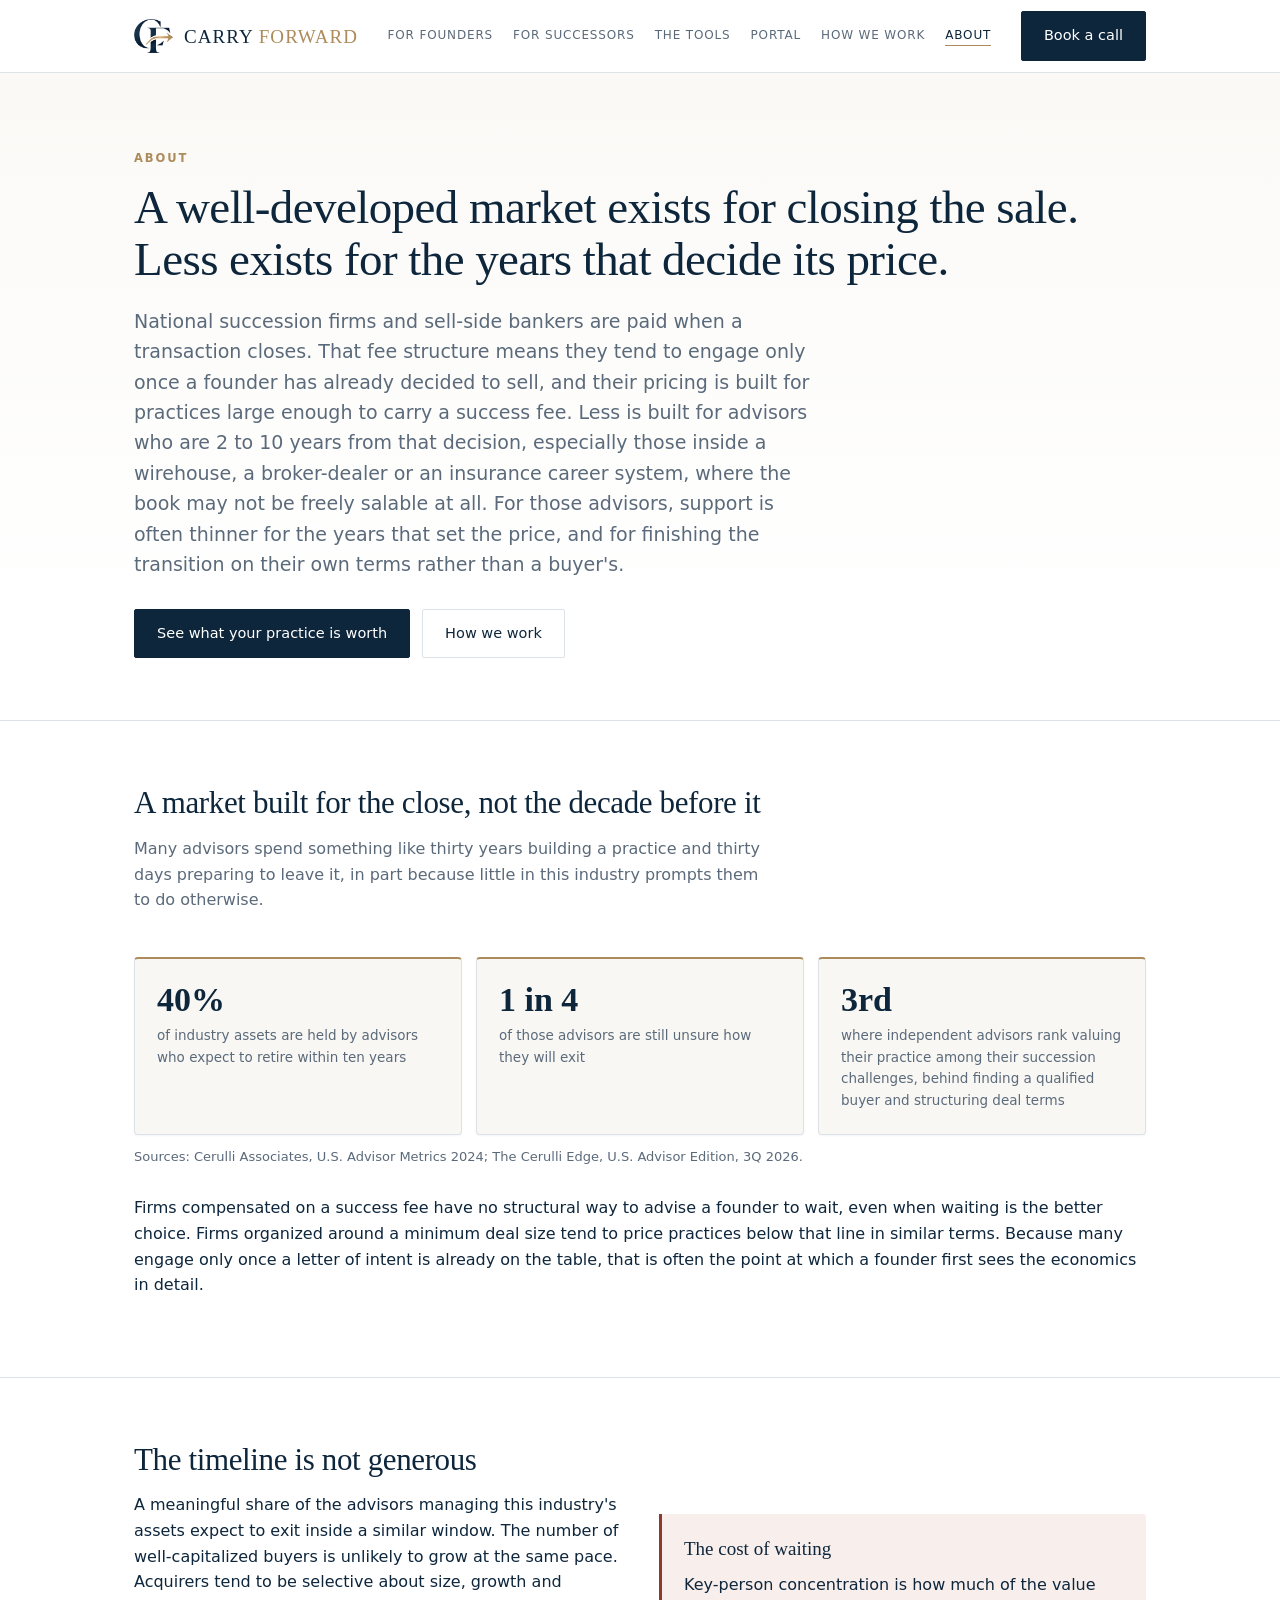
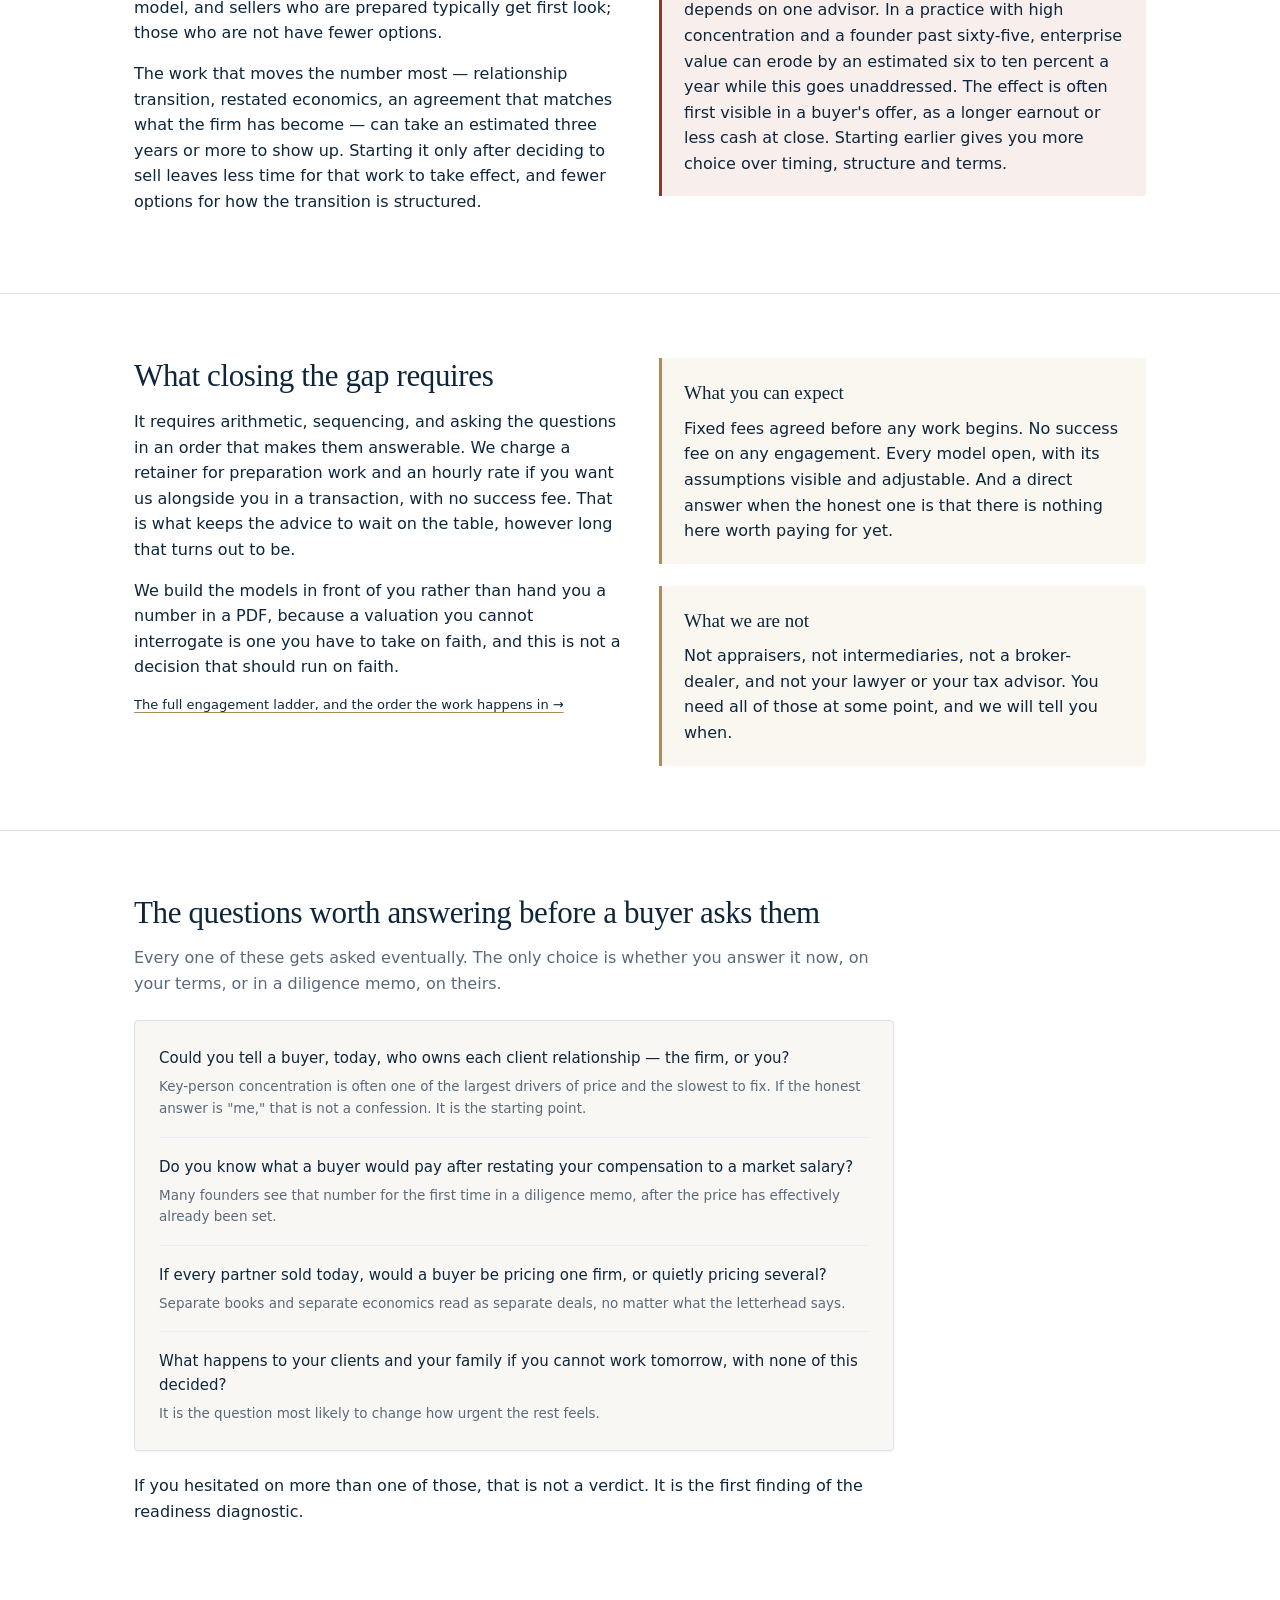
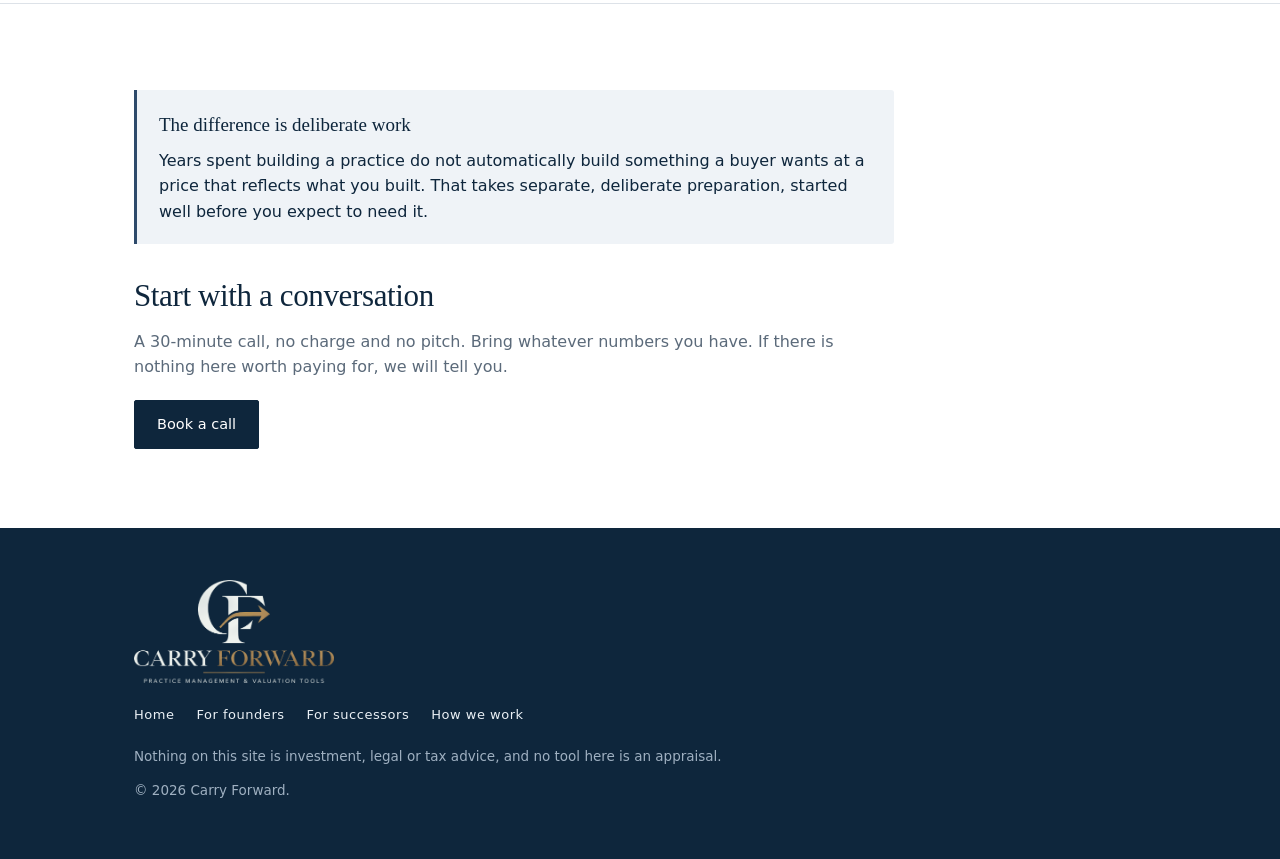
==== about.html @ 2de9a564 "." ====
<!DOCTYPE html>
<html lang="en">
<head>
<meta charset="utf-8" />
<meta name="viewport" content="width=device-width, initial-scale=1" />
<meta name="robots" content="noindex, nofollow" />
<title>About — Carry Forward</title>
<meta name="description" content="Why preparation that starts years before a sale, not at the letter of intent, tends to change the price. The case for starting early." />
<link rel="icon" href="assets/favicon.png" />
<link rel="stylesheet" href="assets/site.css" />
</head>
<body>

<header>
  <div class="w nav">
    <a class="mark" href="index.html"><img src="assets/cf-mark-sm.png" alt="" /><span class="wm">Carry<i>&nbsp;Forward</i></span></a>
    <button class="burger" id="burger" aria-label="Menu" aria-expanded="false"><span></span><span></span><span></span></button>
    <ul class="links" id="links">
      <li><a href="founders.html">For founders</a></li>
      <li><a href="successors.html">For successors</a></li>
      <li><a href="tools.html">The tools</a></li>
      <li><a href="portal.html">Portal</a></li>
      <li><a href="how-we-work.html">How we work</a></li>
      <li><a href="about.html" aria-current="page">About</a></li>
    </ul>
    <div class="navtools"><a class="btn" href="index.html#book">Book a call</a></div>
  </div>
</header>

<div class="hero">
  <div class="w">
    <div class="eyebrow">About</div>
    <h1>A well-developed market exists for closing the sale. Less exists for the years that decide its price.</h1>
    <p class="lede">
      National succession firms and sell-side bankers are paid when a transaction closes. That fee
      structure means they tend to engage only once a founder has already decided to sell, and
      their pricing is built for practices large enough to carry a success fee. Less is built for
      advisors who are 2 to 10 years from that decision, especially those inside a wirehouse, a
      broker-dealer or an insurance career system, where the book may not be freely salable at
      all. For those advisors, support is often thinner for the years that set the price, and for
      finishing the transition on their own terms rather than a buyer's.
    </p>
    <div class="cta">
      <a class="btn" href="index.html#estimate">See what your practice is worth</a>
      <a class="btn ghost" href="how-we-work.html">How we work</a>
    </div>
  </div>
</div>

<section>
  <div class="w">
    <h2>A market built for the close, not the decade before it</h2>
    <p class="muted" style="max-width:62ch">
      Many advisors spend something like thirty years building a practice and thirty days
      preparing to leave it, in part because little in this industry prompts them to do
      otherwise.
    </p>
    <div class="stats">
      <div><b>40%</b><span>of industry assets are held by advisors who expect to retire within ten years</span></div>
      <div><b>1 in 4</b><span>of those advisors are still unsure how they will exit</span></div>
      <div><b>3rd</b><span>where independent advisors rank valuing their practice among their succession challenges, behind finding a qualified buyer and structuring deal terms</span></div>
    </div>
    <p class="muted small" style="margin-top:12px">Sources: Cerulli Associates, U.S. Advisor Metrics 2024; The Cerulli Edge, U.S. Advisor Edition, 3Q 2026.</p>
    <p style="margin-top:28px">
      Firms compensated on a success fee have no structural way to advise a founder to wait, even
      when waiting is the better choice. Firms organized around a minimum deal size tend to price
      practices below that line in similar terms. Because many engage only once a letter of
      intent is already on the table, that is often the point at which a founder first sees the
      economics in detail.
    </p>
  </div>
</section>

<section>
  <div class="w">
    <h2>The timeline is not generous</h2>
    <div class="two">
      <div>
        <p>
          A meaningful share of the advisors managing this industry's assets expect to exit inside
          a similar window. The number of well-capitalized buyers is unlikely to grow at the same
          pace. Acquirers tend to be selective about size, growth and model, and sellers who are
          prepared typically get first look; those who are not have fewer options.
        </p>
        <p>
          The work that moves the number most — relationship transition, restated economics, an
          agreement that matches what the firm has become — can take an estimated three years or
          more to show up. Starting it only after deciding to sell leaves less time for that work
          to take effect, and fewer options for how the transition is structured.
        </p>
      </div>
      <div>
        <div class="pull warn">
          <b>The cost of waiting</b>
          Key-person concentration is how much of the value depends on one advisor. In a practice
          with high concentration and a founder past sixty-five, enterprise value can erode by an
          estimated six to ten percent a year while this goes unaddressed. The effect is often
          first visible in a buyer's offer, as a longer earnout or less cash at close. Starting
          earlier gives you more choice over timing, structure and terms.
        </div>
      </div>
    </div>
  </div>
</section>

<section>
  <div class="w two">
    <div>
      <h2>What closing the gap requires</h2>
      <p>
        It requires arithmetic, sequencing, and asking the questions in an order that makes them
        answerable. We charge a retainer for preparation work and an hourly rate if you want us
        alongside you in a transaction, with no success fee. That is what keeps the advice to wait
        on the table, however long that turns out to be.
      </p>
      <p>
        We build the models in front of you rather than hand you a number in a PDF, because a
        valuation you cannot interrogate is one you have to take on faith, and this is not a
        decision that should run on faith.
      </p>
      <p class="muted small">
        <a href="how-we-work.html">The full engagement ladder, and the order the work happens in →</a>
      </p>
    </div>
    <div>
      <div class="pull" style="margin-top:0">
        <b>What you can expect</b>
        Fixed fees agreed before any work begins. No success fee on any engagement. Every model open, with its assumptions
        visible and adjustable. And a direct answer when the honest one is that there is nothing
        here worth paying for yet.
      </div>
      <div class="pull">
        <b>What we are not</b>
        Not appraisers, not intermediaries, not a broker-dealer, and not your lawyer or your tax
        advisor. You need all of those at some point, and we will tell you when.
      </div>
    </div>
  </div>
</section>

<section>
  <div class="w narrow">
    <h2>The questions worth answering before a buyer asks them</h2>
    <p class="muted">
      Every one of these gets asked eventually. The only choice is whether you answer it now, on
      your terms, or in a diligence memo, on theirs.
    </p>
    <div class="qa">
      <div class="q">
        <p>Could you tell a buyer, today, who owns each client relationship — the firm, or you?</p>
        <em>Key-person concentration is often one of the largest drivers of price and the slowest
        to fix. If the honest answer is "me," that is not a confession. It is the starting
        point.</em>
      </div>
      <div class="q">
        <p>Do you know what a buyer would pay after restating your compensation to a market salary?</p>
        <em>Many founders see that number for the first time in a diligence memo, after the price
        has effectively already been set.</em>
      </div>
      <div class="q">
        <p>If every partner sold today, would a buyer be pricing one firm, or quietly pricing several?</p>
        <em>Separate books and separate economics read as separate deals, no matter what the
        letterhead says.</em>
      </div>
      <div class="q">
        <p>What happens to your clients and your family if you cannot work tomorrow, with none of this decided?</p>
        <em>It is the question most likely to change how urgent the rest feels.</em>
      </div>
    </div>
    <p style="margin-top:22px">
      If you hesitated on more than one of those, that is not a verdict. It is the first finding
      of the readiness diagnostic.
    </p>
  </div>
</section>

<section class="last">
  <div class="w narrow">
    <div class="pull alt">
      <b>The difference is deliberate work</b>
      Years spent building a practice do not automatically build something a buyer wants at a
      price that reflects what you built. That takes separate, deliberate preparation, started
      well before you expect to need it.
    </div>
    <h2 style="margin-top:34px">Start with a conversation</h2>
    <p class="muted">
      A 30-minute call, no charge and no pitch. Bring whatever numbers you have. If there is
      nothing here worth paying for, we will tell you.
    </p>
    <p style="margin-top:20px"><a class="btn" href="index.html#book">Book a call</a></p>
  </div>
</section>

<footer>
  <div class="w">
    <div class="fnav">
      <a href="index.html">Home</a>
      <a href="founders.html">For founders</a>
      <a href="successors.html">For successors</a>
      <a href="how-we-work.html">How we work</a>
    </div>
    <p>Nothing on this site is investment, legal or tax advice, and no tool here is an appraisal.</p>
    <p>&copy; <span id="yr"></span> Carry Forward.</p>
  </div>
</footer>

<script src="assets/site.js"></script>
</body>
</html>
---- assets/site.css ----
:root{
  /* palette sampled from the logo */
  --navy:#0E263C; --navy-700:#1A3755; --gold:#AD8B5A; --gold-light:#D4B583; --gold-deep:#8A6B3E;
  --ground:#FFFFFF; --panel:#F8F7F4; --ink:#0E263C; --muted:#5B6A7A;
  --rule:#DDE2E8; --soft:#EBEEF2; --gain:#2C6A4F; --drag:#8A3B2C;
  --brass:#AD8B5A; --accent:#2E4A6B;
  --serif:'Iowan Old Style','Palatino Linotype',Palatino,'Book Antiqua',Georgia,serif;
  --sans:ui-sans-serif,system-ui,-apple-system,'Segoe UI',Helvetica,Arial,sans-serif;
  --shadow:0 1px 2px rgba(14,38,60,.05);
}
*{box-sizing:border-box}
html{scroll-behavior:smooth}
body{margin:0;background:var(--ground);color:var(--ink);font-family:var(--sans);font-size:16px;line-height:1.6;-webkit-font-smoothing:antialiased}
.w{max-width:1060px;margin:0 auto;padding:0 24px}
/* narrow sections keep the same left edge as full-width ones; only the column is capped */
.w.narrow>*{max-width:760px}
h1,h2,h3{font-family:var(--serif);font-weight:500;letter-spacing:-.012em;margin:0;color:var(--navy)}
h1{font-size:clamp(30px,4.9vw,47px);line-height:1.1}
h2{font-size:clamp(23px,3.3vw,31px);line-height:1.18;margin-bottom:14px}
h3{font-size:19px;margin-bottom:6px}
p{margin:0 0 15px}
a{color:var(--ink)}
p a,li a{text-decoration-color:var(--gold);text-underline-offset:3px}
p a:hover,li a:hover{color:var(--gold-deep)}
.muted{color:var(--muted)}
.small{font-size:13px}

/* ---------- header ---------- */
header{border-bottom:1px solid var(--rule);position:sticky;top:0;background:rgba(255,255,255,.93);backdrop-filter:blur(10px);z-index:30}
.nav{display:flex;align-items:center;justify-content:space-between;height:72px;gap:20px}
.mark{display:flex;align-items:center;gap:11px;text-decoration:none;color:var(--navy);white-space:nowrap}
.mark img{height:34px;width:auto;display:block}
.mark .wm{font-family:var(--serif);font-size:19px;line-height:1;letter-spacing:.055em;text-transform:uppercase}
.mark .wm i{font-style:normal;color:var(--gold)}
.links{display:flex;gap:20px;list-style:none;margin:0;padding:0;font-size:12px;letter-spacing:.07em;text-transform:uppercase;white-space:nowrap}
.links a{text-decoration:none;color:var(--muted);padding-bottom:3px;border-bottom:1px solid transparent}
.links a:hover,.links a[aria-current="page"]{color:var(--navy);border-bottom-color:var(--gold)}
.navtools{display:flex;align-items:center;gap:10px}
.nav .btn{white-space:nowrap}
.burger{display:none;background:transparent;border:1px solid var(--rule);border-radius:2px;width:40px;height:38px;cursor:pointer;padding:0;color:var(--navy)}
.burger span{display:block;width:17px;height:1.5px;background:currentColor;margin:3.5px auto}
@media(max-width:1080px){
  .links{position:absolute;top:100%;left:0;right:0;background:#fff;border-bottom:1px solid var(--rule);
    flex-direction:column;gap:0;padding:6px 24px 14px;display:none;box-shadow:0 10px 24px rgba(14,38,60,.07);white-space:normal}
  .links.open{display:flex}
  .links li{border-bottom:1px solid var(--soft)}
  .links li:last-child{border-bottom:none}
  .links a{display:block;padding:14px 0;font-size:13px}
  .burger{display:block}
  .nav .btn{display:none}
}
@media(max-width:620px){
  .nav{height:64px}
  .mark img{height:28px}
  .mark .wm{font-size:16px}
}

.btn{display:inline-block;background:var(--navy);color:#fff;text-decoration:none;padding:12px 22px;border-radius:2px;
  font-size:14.5px;border:1px solid var(--navy);cursor:pointer;font-family:inherit;transition:background .18s,border-color .18s,color .18s}
.btn:hover{background:var(--navy-700);border-color:var(--navy-700)}
.btn.ghost{background:transparent;color:var(--navy);border-color:var(--rule)}
.btn.ghost:hover{background:transparent;color:var(--gold-deep);border-color:var(--gold)}

/* ---------- layout ---------- */
section{padding:64px 0;border-bottom:1px solid var(--rule)}
section.last{border-bottom:none}
.hero{padding:76px 0 62px;border-bottom:1px solid var(--rule);
  background:linear-gradient(180deg,#FAF9F6 0%,#FFFFFF 82%)}
.hero p.lede{font-size:19px;color:var(--muted);max-width:56ch;margin-top:20px}
.hero .cta{margin-top:30px;display:flex;gap:12px;flex-wrap:wrap}
.eyebrow{font-size:11.5px;font-weight:600;letter-spacing:.17em;text-transform:uppercase;color:var(--gold);margin-bottom:15px}
.eyebrow.alt{color:var(--accent)}
.two{display:grid;grid-template-columns:1fr 1fr;gap:38px;align-items:start}
@media(max-width:860px){.two{grid-template-columns:1fr;gap:26px}}

.stats{display:grid;grid-template-columns:repeat(3,1fr);gap:14px;margin-top:44px}
.stats div{background:var(--panel);border:1px solid var(--rule);border-top:2px solid var(--gold);border-radius:4px;padding:22px;box-shadow:var(--shadow)}
.stats b{display:block;font-family:var(--serif);font-size:34px;line-height:1.1;color:var(--navy);font-variant-numeric:tabular-nums}
.stats span{font-size:13.5px;color:var(--muted);display:block;margin-top:7px}
@media(max-width:700px){.stats{grid-template-columns:1fr}}

.doors{display:grid;grid-template-columns:repeat(auto-fit,minmax(290px,1fr));gap:18px;margin-top:30px}
.door{background:var(--panel);border:1px solid var(--rule);border-radius:4px;padding:28px;display:flex;flex-direction:column;box-shadow:var(--shadow)}
.door h3{color:var(--navy)}
.door ul{margin:0 0 20px;padding-left:19px;color:var(--muted);font-size:14.5px}
.door li{margin-bottom:7px}
.door .btn{align-self:flex-start;margin-top:auto}

.ladder{background:var(--panel);border:1px solid var(--rule);border-radius:4px;overflow:hidden;margin-top:26px;box-shadow:var(--shadow)}
.step{display:grid;grid-template-columns:1fr auto;gap:18px;padding:24px;border-bottom:1px solid var(--soft)}
.step:last-child{border-bottom:none}
.step .price{font-family:var(--serif);font-size:21px;white-space:nowrap;text-align:right;color:var(--gold-deep);font-variant-numeric:tabular-nums}
.step .price em{display:block;font-style:normal;font-size:12.5px;color:var(--muted);margin-top:3px}
.step p{margin:6px 0 0;font-size:14.5px;color:var(--muted);max-width:62ch}
@media(max-width:620px){.step{grid-template-columns:1fr}.step .price{text-align:left}}

.phases{margin-top:26px}
.phase{background:var(--panel);border:1px solid var(--rule);border-radius:4px;padding:24px;margin-bottom:12px;display:grid;grid-template-columns:auto 1fr;gap:20px;box-shadow:var(--shadow)}
.phase .n{font-family:var(--serif);font-size:31px;color:var(--gold);line-height:1;font-variant-numeric:tabular-nums}
.phase p{margin:6px 0 0;font-size:14.5px;color:var(--muted);max-width:62ch}
.phase .when{font-size:12px;letter-spacing:.07em;text-transform:uppercase;color:var(--gold-deep);margin-top:9px}

/* ---------- calculators ---------- */
.calc{background:var(--panel);border:1px solid var(--rule);border-radius:4px;padding:28px;margin-top:26px;box-shadow:var(--shadow)}
.calc-grid{display:grid;grid-template-columns:1fr 1fr;gap:32px}
@media(max-width:780px){.calc-grid{grid-template-columns:1fr;gap:24px}}
.f{margin-bottom:17px}
.f label{display:flex;justify-content:space-between;align-items:baseline;gap:10px;font-size:13.5px;margin-bottom:6px}
.f output{font-family:var(--serif);font-size:16px;font-variant-numeric:tabular-nums}
.numbox{display:inline-flex;align-items:baseline;gap:4px;flex:0 0 auto}
.numbox-aff{font-family:var(--serif);font-size:13px;color:var(--muted)}
.numbox-input{width:120px;max-width:40vw;font-family:var(--serif);font-size:16px;font-variant-numeric:tabular-nums;text-align:right;
  border:1px solid var(--rule);border-radius:2px;padding:5px 9px;background:#fff;color:var(--ink)}
.numbox-input:focus{outline:none;border-color:var(--gold);box-shadow:0 0 0 2px rgba(173,139,90,.16)}
input[type=range]{width:100%;accent-color:var(--navy);height:20px}
.alt input[type=range]{accent-color:var(--gold)}
select{width:100%;font:inherit;font-size:14px;padding:10px 11px;border:1px solid var(--rule);border-radius:2px;background:#fff;color:var(--ink)}
select:focus{outline:none;border-color:var(--gold)}
.result{border-top:2px solid var(--navy);padding-top:17px;margin-top:4px}
.result .big{font-family:var(--serif);font-size:clamp(27px,4.4vw,38px);line-height:1.08;color:var(--navy);font-variant-numeric:tabular-nums}
.row{display:flex;justify-content:space-between;gap:12px;padding:9px 0;border-bottom:1px solid var(--soft);font-size:14px}
.row:last-child{border-bottom:none}
.row b{font-family:var(--serif);font-size:16px;font-weight:500;font-variant-numeric:tabular-nums;white-space:nowrap}
.tot{border-top:2px solid var(--navy);margin-top:6px;padding-top:11px}

.pull{border-left:3px solid var(--gold);background:#FAF7F1;padding:20px 22px;border-radius:0 3px 3px 0;margin-top:22px}
.pull b{font-family:var(--serif);font-size:19px;display:block;margin-bottom:7px;font-weight:500;color:var(--navy)}
.pull.alt{border-left-color:var(--accent);background:#EFF3F7}
.pull.warn{border-left-color:var(--drag);background:#F8EFEC}
.pull[hidden]{display:none}

.qa{background:var(--panel);border:1px solid var(--rule);border-radius:4px;padding:8px 24px;margin-top:24px;box-shadow:var(--shadow)}
.qa .q{padding:17px 0;border-bottom:1px solid var(--soft)}
.qa .q:last-child{border-bottom:none}
.qa .q p{margin:0;font-size:15px;color:var(--navy)}
.qa .q em{display:block;font-style:normal;color:var(--muted);font-size:13.5px;margin-top:6px}

/* ---------- form ---------- */
form.book{background:var(--panel);border:1px solid var(--rule);border-radius:4px;padding:28px;margin-top:24px;box-shadow:var(--shadow)}
form.book .fg{margin-bottom:15px}
form.book label{display:block;font-size:13.5px;margin-bottom:6px}
form.book input,form.book textarea,form.book select{width:100%;font:inherit;font-size:15px;padding:11px 12px;border:1px solid var(--rule);border-radius:2px;background:#fff;color:var(--ink)}
form.book input:focus,form.book textarea:focus{outline:none;border-color:var(--gold);box-shadow:0 0 0 2px rgba(173,139,90,.16)}
form.book textarea{min-height:92px;resize:vertical}

/* ---------- footer ---------- */
footer{background:var(--navy);color:#9FB0C1;padding:52px 0 46px;font-size:13.5px}
footer .w::before{content:"";display:block;width:200px;height:103px;margin-bottom:22px;
  background:url(cf-lockup-light.png) no-repeat left center/contain}
footer p{max-width:86ch;margin-bottom:12px}
footer a{color:#D5DEE7;text-decoration:none;border-bottom:1px solid rgba(213,222,231,.28)}
footer a:hover{color:var(--gold-light);border-bottom-color:var(--gold-light)}
footer .fnav{display:flex;flex-wrap:wrap;gap:22px;margin-bottom:20px;font-size:13px;letter-spacing:.04em}
footer .fnav a{border-bottom:none;color:#EAF0F5}
footer .fnav a:hover{color:var(--gold-light)}
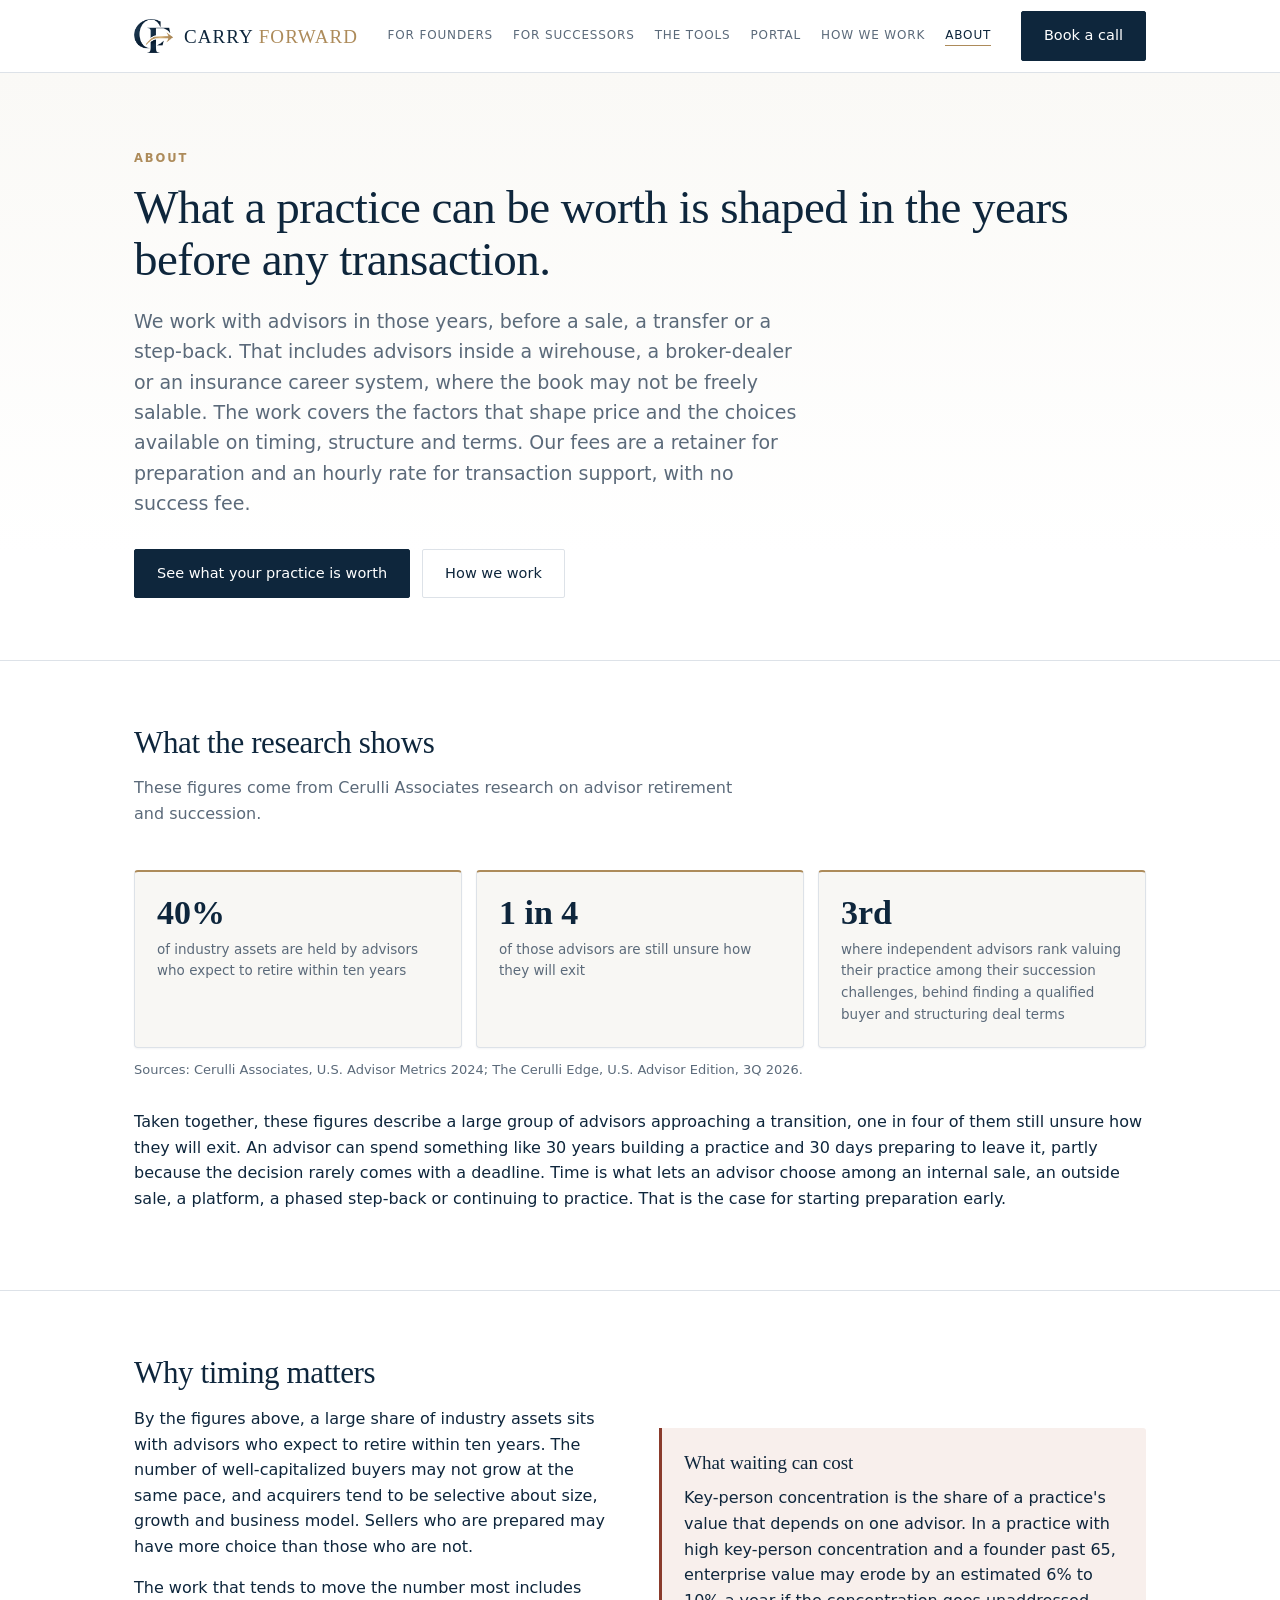
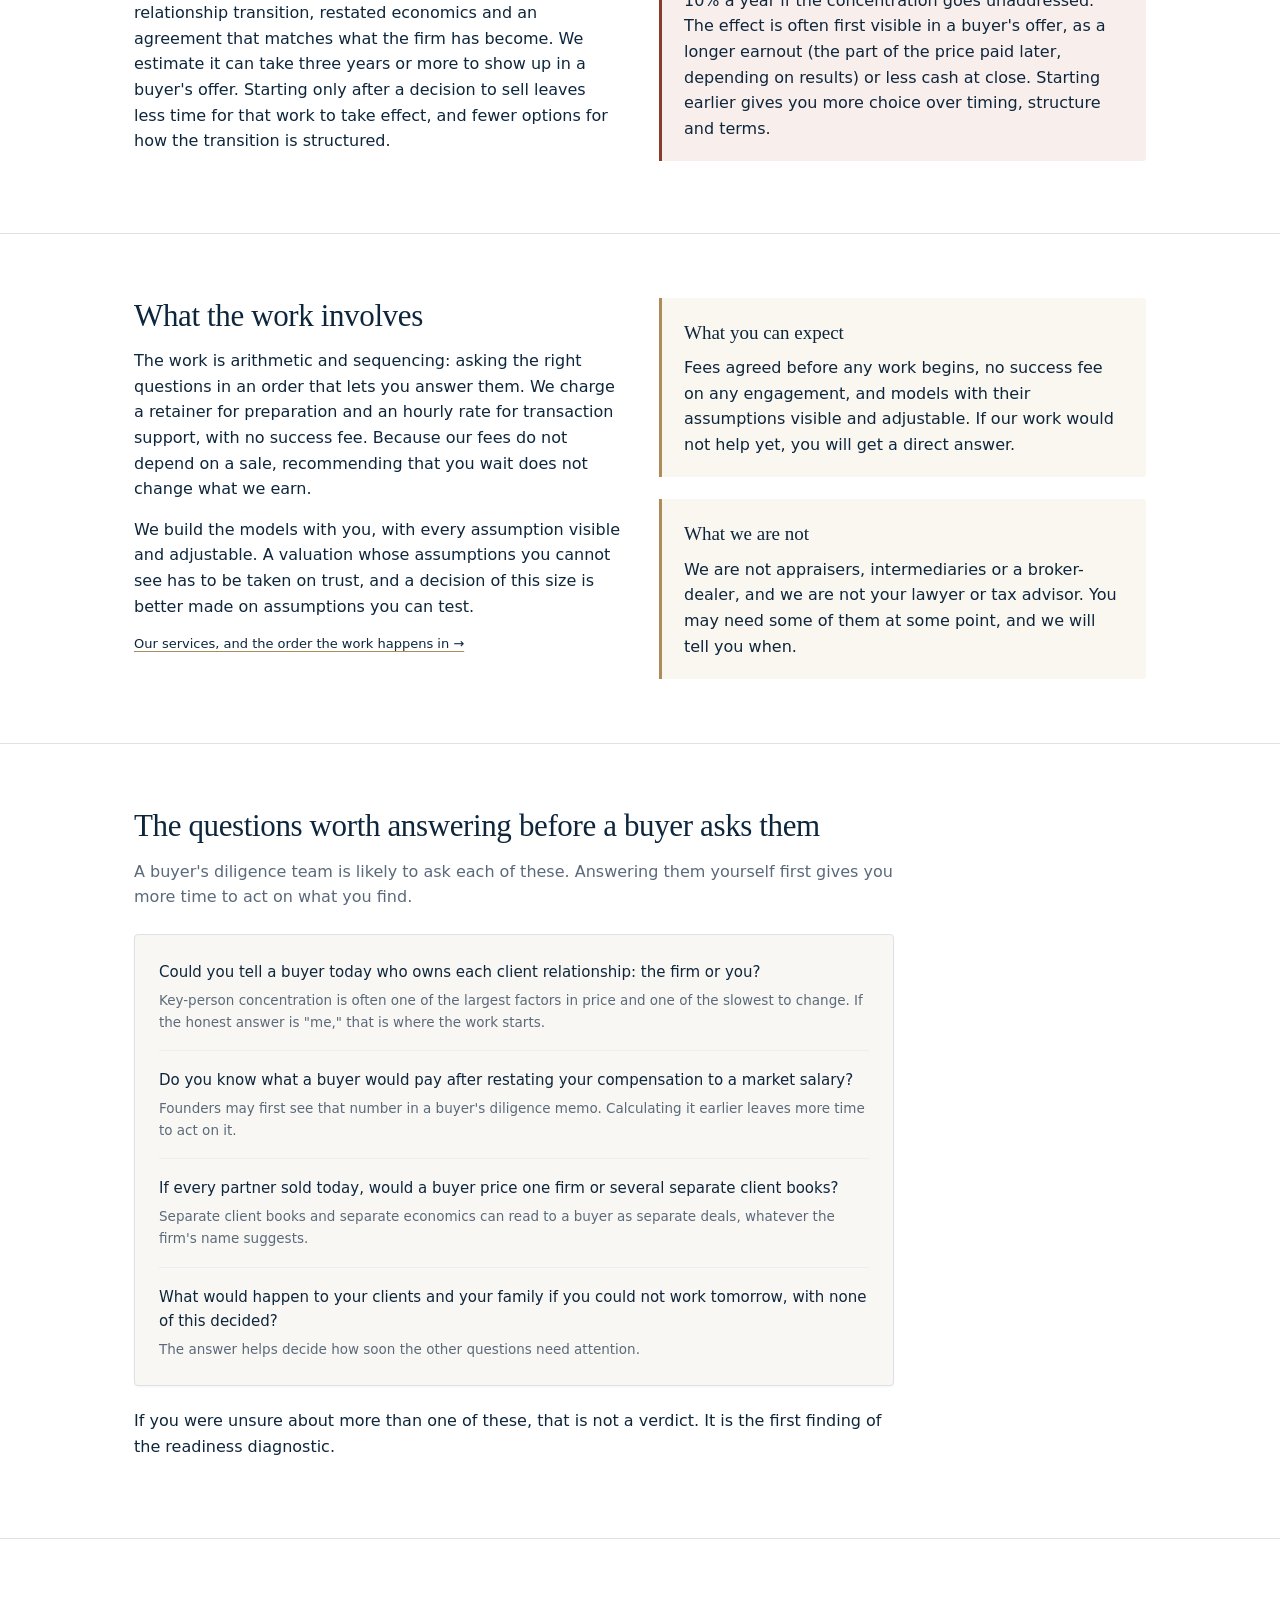
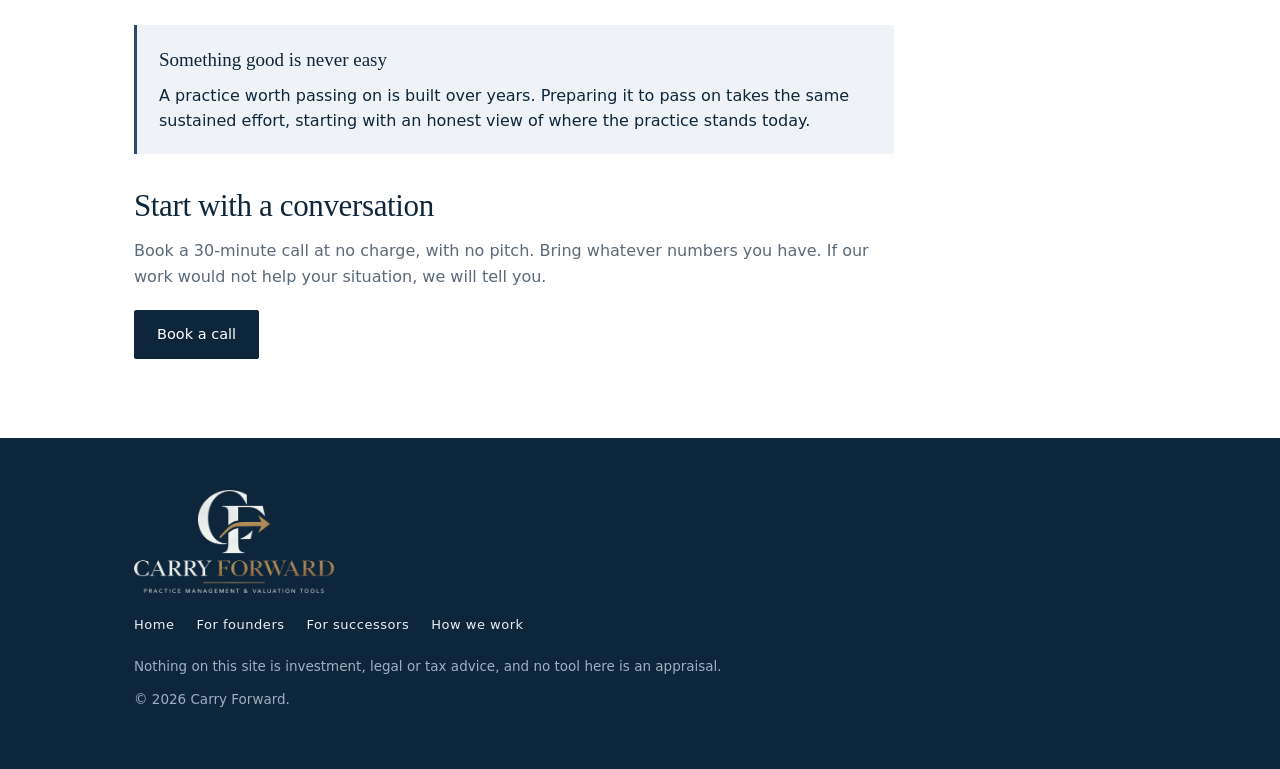
==== commit eb670df7: "fix" ====
--- a/about.html
+++ b/about.html
@@ -5,7 +5,7 @@
 <meta name="viewport" content="width=device-width, initial-scale=1" />
 <meta name="robots" content="noindex, nofollow" />
 <title>About — Carry Forward</title>
-<meta name="description" content="Why preparation that starts years before a sale, not at the letter of intent, tends to change the price. The case for starting early." />
+<meta name="description" content="The case for preparing a practice well before any transaction, drawn from Cerulli research on advisor retirement and succession and from how we are paid." />
 <link rel="icon" href="assets/favicon.png" />
 <link rel="stylesheet" href="assets/site.css" />
 </head>
@@ -23,22 +23,20 @@
       <li><a href="how-we-work.html">How we work</a></li>
       <li><a href="about.html" aria-current="page">About</a></li>
     </ul>
-    <div class="navtools"><a class="btn" href="index.html#book">Book a call</a></div>
+    <div class="navtools"><a class="btn" href="https://scheduler.zoom.us/connor-polan-6bxqga/30-mins-with-carry-forward-partners" target="_blank" rel="noopener">Book a call</a></div>
   </div>
 </header>
 
 <div class="hero">
   <div class="w">
     <div class="eyebrow">About</div>
-    <h1>A well-developed market exists for closing the sale. Less exists for the years that decide its price.</h1>
+    <h1>What a practice can be worth is shaped in the years before any transaction.</h1>
     <p class="lede">
-      National succession firms and sell-side bankers are paid when a transaction closes. That fee
-      structure means they tend to engage only once a founder has already decided to sell, and
-      their pricing is built for practices large enough to carry a success fee. Less is built for
-      advisors who are 2 to 10 years from that decision, especially those inside a wirehouse, a
-      broker-dealer or an insurance career system, where the book may not be freely salable at
-      all. For those advisors, support is often thinner for the years that set the price, and for
-      finishing the transition on their own terms rather than a buyer's.
+      We work with advisors in those years, before a sale, a transfer or a step-back. That includes
+      advisors inside a wirehouse, a broker-dealer or an insurance career system, where the book
+      may not be freely salable. The work covers the factors that shape price and the choices
+      available on timing, structure and terms. Our fees are a retainer for preparation and an
+      hourly rate for transaction support, with no success fee.
     </p>
     <div class="cta">
       <a class="btn" href="index.html#estimate">See what your practice is worth</a>
@@ -49,11 +47,9 @@
 
 <section>
   <div class="w">
-    <h2>A market built for the close, not the decade before it</h2>
+    <h2>What the research shows</h2>
     <p class="muted" style="max-width:62ch">
-      Many advisors spend something like thirty years building a practice and thirty days
-      preparing to leave it, in part because little in this industry prompts them to do
-      otherwise.
+      These figures come from Cerulli Associates research on advisor retirement and succession.
     </p>
     <div class="stats">
       <div><b>40%</b><span>of industry assets are held by advisors who expect to retire within ten years</span></div>
@@ -62,41 +58,44 @@
     </div>
     <p class="muted small" style="margin-top:12px">Sources: Cerulli Associates, U.S. Advisor Metrics 2024; The Cerulli Edge, U.S. Advisor Edition, 3Q 2026.</p>
     <p style="margin-top:28px">
-      Firms compensated on a success fee have no structural way to advise a founder to wait, even
-      when waiting is the better choice. Firms organized around a minimum deal size tend to price
-      practices below that line in similar terms. Because many engage only once a letter of
-      intent is already on the table, that is often the point at which a founder first sees the
-      economics in detail.
-    </p>
-  </div>
-</section>
-
-<section>
-  <div class="w">
-    <h2>The timeline is not generous</h2>
+      Taken together, these figures describe a large group of advisors approaching a transition,
+      one in four of them still unsure how they will exit. An advisor can spend something like 30
+      years building a practice and 30 days preparing to leave it, partly because the decision
+      rarely comes with a deadline. Time is what lets an advisor choose among an internal sale,
+      an outside sale, a platform, a phased step-back or continuing to practice. That is the case
+      for starting preparation early.
+    </p>
+  </div>
+</section>
+
+<section>
+  <div class="w">
+    <h2>Why timing matters</h2>
     <div class="two">
       <div>
         <p>
-          A meaningful share of the advisors managing this industry's assets expect to exit inside
-          a similar window. The number of well-capitalized buyers is unlikely to grow at the same
-          pace. Acquirers tend to be selective about size, growth and model, and sellers who are
-          prepared typically get first look; those who are not have fewer options.
+          By the figures above, a large share of industry assets sits with advisors who expect to
+          retire within ten years. The number of well-capitalized buyers may not grow at the same
+          pace, and acquirers tend to be selective about size, growth and business model. Sellers
+          who are prepared may have more choice than those who are not.
         </p>
         <p>
-          The work that moves the number most — relationship transition, restated economics, an
-          agreement that matches what the firm has become — can take an estimated three years or
-          more to show up. Starting it only after deciding to sell leaves less time for that work
-          to take effect, and fewer options for how the transition is structured.
+          The work that tends to move the number most includes relationship transition, restated
+          economics and an agreement that matches what the firm has become. We estimate it can take
+          three years or more to show up in a buyer's offer. Starting only after a decision to sell
+          leaves less time for that work to take effect, and fewer options for how the transition
+          is structured.
         </p>
       </div>
       <div>
         <div class="pull warn">
-          <b>The cost of waiting</b>
-          Key-person concentration is how much of the value depends on one advisor. In a practice
-          with high concentration and a founder past sixty-five, enterprise value can erode by an
-          estimated six to ten percent a year while this goes unaddressed. The effect is often
-          first visible in a buyer's offer, as a longer earnout or less cash at close. Starting
-          earlier gives you more choice over timing, structure and terms.
+          <b>What waiting can cost</b>
+          Key-person concentration is the share of a practice's value that depends on one advisor.
+          In a practice with high key-person concentration and a founder past 65, enterprise value
+          may erode by an estimated 6% to 10% a year if the concentration goes unaddressed. The
+          effect is often first visible in a buyer's offer, as a longer earnout (the part of the
+          price paid later, depending on results) or less cash at close. Starting earlier gives
+          you more choice over timing, structure and terms.
         </div>
       </div>
     </div>
@@ -106,33 +105,33 @@
 <section>
   <div class="w two">
     <div>
-      <h2>What closing the gap requires</h2>
+      <h2>What the work involves</h2>
       <p>
-        It requires arithmetic, sequencing, and asking the questions in an order that makes them
-        answerable. We charge a retainer for preparation work and an hourly rate if you want us
-        alongside you in a transaction, with no success fee. That is what keeps the advice to wait
-        on the table, however long that turns out to be.
+        The work is arithmetic and sequencing: asking the right questions in an order that lets
+        you answer them. We charge a retainer for preparation and an hourly rate for transaction
+        support, with no success fee. Because our fees do not depend on a sale, recommending that
+        you wait does not change what we earn.
       </p>
       <p>
-        We build the models in front of you rather than hand you a number in a PDF, because a
-        valuation you cannot interrogate is one you have to take on faith, and this is not a
-        decision that should run on faith.
+        We build the models with you, with every assumption visible and adjustable. A valuation
+        whose assumptions you cannot see has to be taken on trust, and a decision of this size is
+        better made on assumptions you can test.
       </p>
       <p class="muted small">
-        <a href="how-we-work.html">The full engagement ladder, and the order the work happens in →</a>
+        <a href="how-we-work.html">Our services, and the order the work happens in →</a>
       </p>
     </div>
     <div>
       <div class="pull" style="margin-top:0">
         <b>What you can expect</b>
-        Fixed fees agreed before any work begins. No success fee on any engagement. Every model open, with its assumptions
-        visible and adjustable. And a direct answer when the honest one is that there is nothing
-        here worth paying for yet.
+        Fees agreed before any work begins, no success fee on any engagement, and models with
+        their assumptions visible and adjustable. If our work would not help yet, you will get a
+        direct answer.
       </div>
       <div class="pull">
         <b>What we are not</b>
-        Not appraisers, not intermediaries, not a broker-dealer, and not your lawyer or your tax
-        advisor. You need all of those at some point, and we will tell you when.
+        We are not appraisers, intermediaries or a broker-dealer, and we are not your lawyer or
+        tax advisor. You may need some of them at some point, and we will tell you when.
       </div>
     </div>
   </div>
@@ -142,34 +141,33 @@
   <div class="w narrow">
     <h2>The questions worth answering before a buyer asks them</h2>
     <p class="muted">
-      Every one of these gets asked eventually. The only choice is whether you answer it now, on
-      your terms, or in a diligence memo, on theirs.
+      A buyer's diligence team is likely to ask each of these. Answering them yourself first
+      gives you more time to act on what you find.
     </p>
     <div class="qa">
       <div class="q">
-        <p>Could you tell a buyer, today, who owns each client relationship — the firm, or you?</p>
-        <em>Key-person concentration is often one of the largest drivers of price and the slowest
-        to fix. If the honest answer is "me," that is not a confession. It is the starting
-        point.</em>
+        <p>Could you tell a buyer today who owns each client relationship: the firm or you?</p>
+        <em>Key-person concentration is often one of the largest factors in price and one of the
+        slowest to change. If the honest answer is "me," that is where the work starts.</em>
       </div>
       <div class="q">
         <p>Do you know what a buyer would pay after restating your compensation to a market salary?</p>
-        <em>Many founders see that number for the first time in a diligence memo, after the price
-        has effectively already been set.</em>
-      </div>
-      <div class="q">
-        <p>If every partner sold today, would a buyer be pricing one firm, or quietly pricing several?</p>
-        <em>Separate books and separate economics read as separate deals, no matter what the
-        letterhead says.</em>
-      </div>
-      <div class="q">
-        <p>What happens to your clients and your family if you cannot work tomorrow, with none of this decided?</p>
-        <em>It is the question most likely to change how urgent the rest feels.</em>
+        <em>Founders may first see that number in a buyer's diligence memo. Calculating it earlier
+        leaves more time to act on it.</em>
+      </div>
+      <div class="q">
+        <p>If every partner sold today, would a buyer price one firm or several separate client books?</p>
+        <em>Separate client books and separate economics can read to a buyer as separate deals,
+        whatever the firm's name suggests.</em>
+      </div>
+      <div class="q">
+        <p>What would happen to your clients and your family if you could not work tomorrow, with none of this decided?</p>
+        <em>The answer helps decide how soon the other questions need attention.</em>
       </div>
     </div>
     <p style="margin-top:22px">
-      If you hesitated on more than one of those, that is not a verdict. It is the first finding
-      of the readiness diagnostic.
+      If you were unsure about more than one of these, that is not a verdict. It is the first
+      finding of the readiness diagnostic.
     </p>
   </div>
 </section>
@@ -177,17 +175,16 @@
 <section class="last">
   <div class="w narrow">
     <div class="pull alt">
-      <b>The difference is deliberate work</b>
-      Years spent building a practice do not automatically build something a buyer wants at a
-      price that reflects what you built. That takes separate, deliberate preparation, started
-      well before you expect to need it.
+      <b>Something good is never easy</b>
+      A practice worth passing on is built over years. Preparing it to pass on takes the same
+      sustained effort, starting with an honest view of where the practice stands today.
     </div>
     <h2 style="margin-top:34px">Start with a conversation</h2>
     <p class="muted">
-      A 30-minute call, no charge and no pitch. Bring whatever numbers you have. If there is
-      nothing here worth paying for, we will tell you.
-    </p>
-    <p style="margin-top:20px"><a class="btn" href="index.html#book">Book a call</a></p>
+      Book a 30-minute call at no charge, with no pitch. Bring whatever numbers you have. If our
+      work would not help your situation, we will tell you.
+    </p>
+    <p style="margin-top:20px"><a class="btn" href="https://scheduler.zoom.us/connor-polan-6bxqga/30-mins-with-carry-forward-partners" target="_blank" rel="noopener">Book a call</a></p>
   </div>
 </section>
 
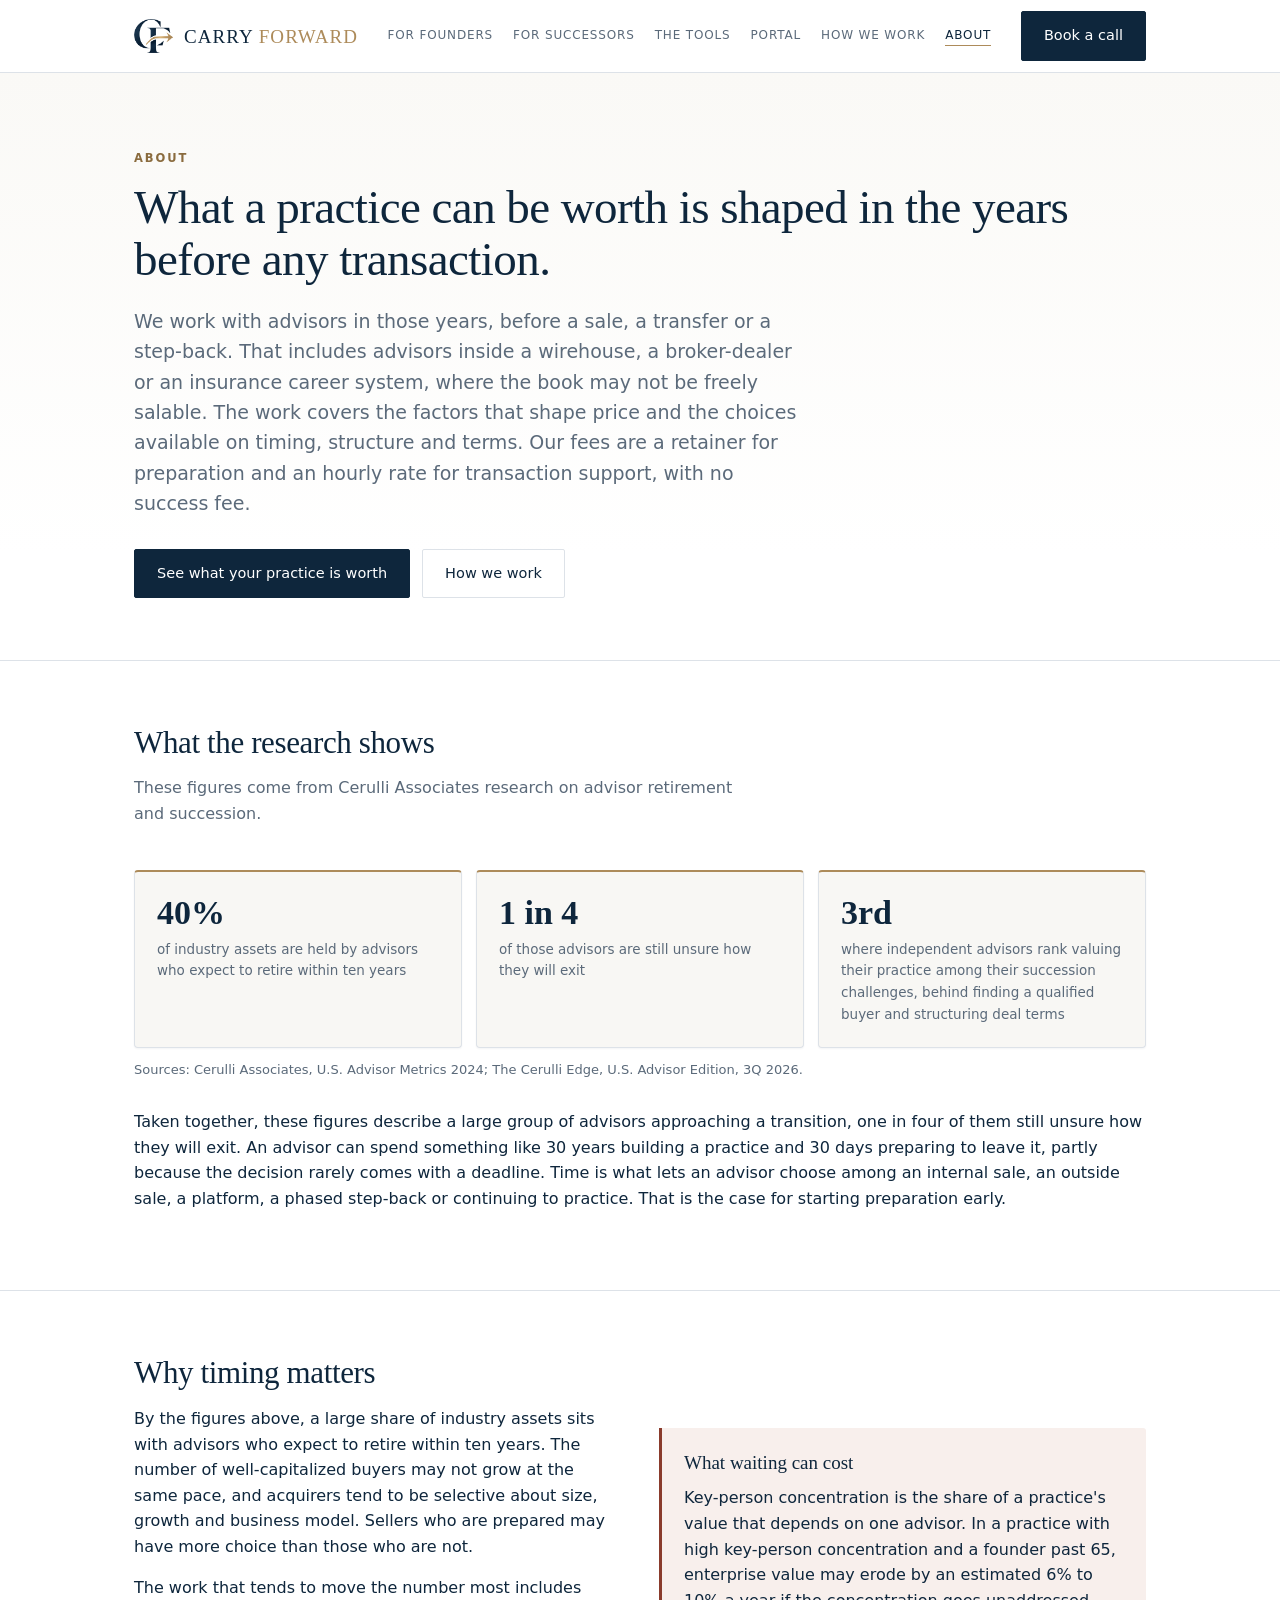
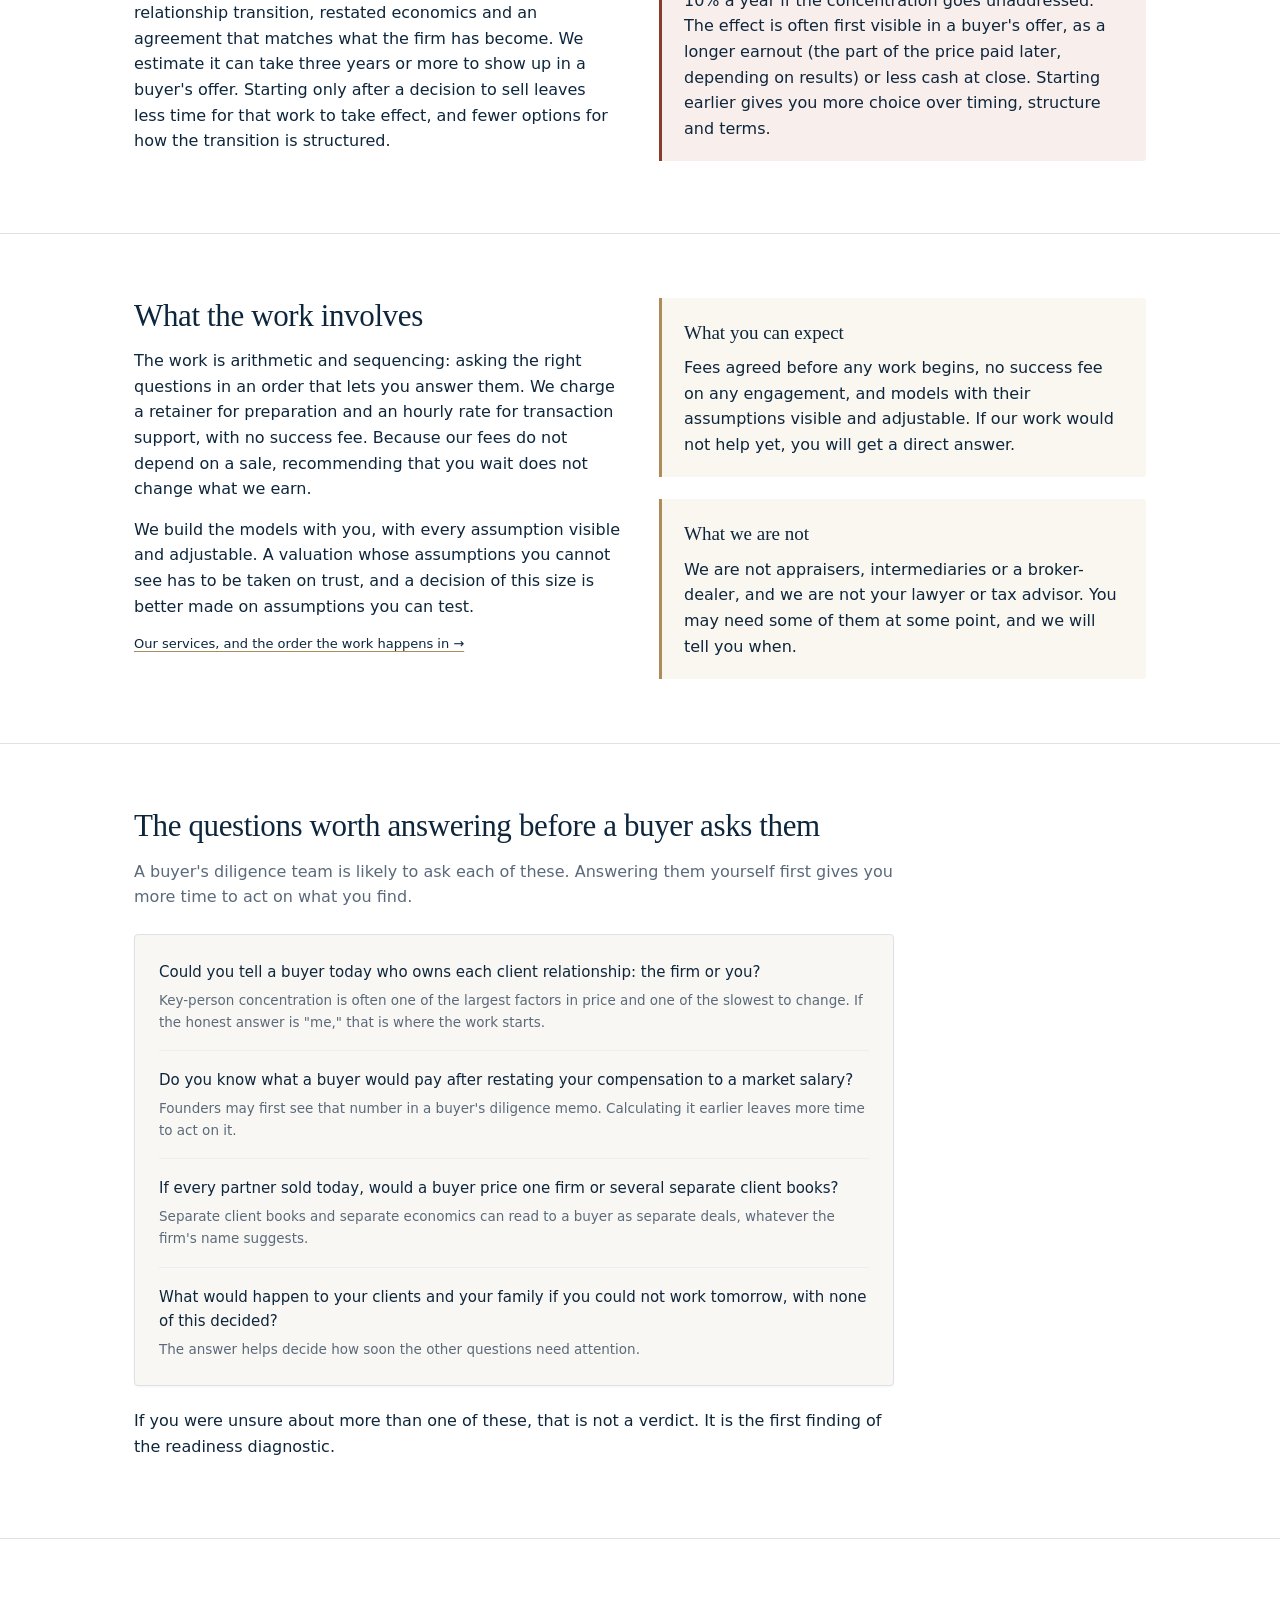
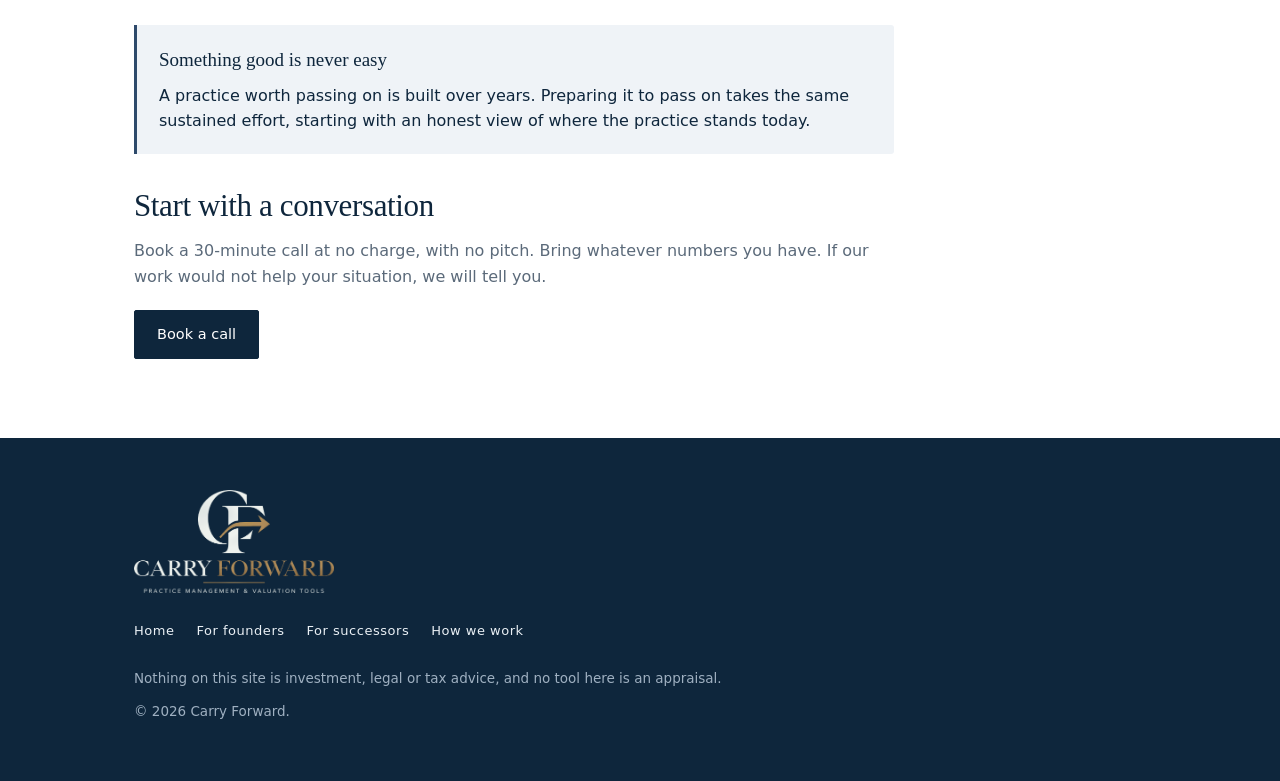
==== commit b6fd5ac3: "Add branded sign-in page for the portal, plus accessibility and calculator fixes Portal nav links no" ====
--- a/about.html
+++ b/about.html
@@ -11,21 +11,28 @@
 </head>
 <body>
 
+<a class="skip" href="#content">Skip to content</a>
+
 <header>
   <div class="w nav">
     <a class="mark" href="index.html"><img src="assets/cf-mark-sm.png" alt="" /><span class="wm">Carry<i>&nbsp;Forward</i></span></a>
-    <button class="burger" id="burger" aria-label="Menu" aria-expanded="false"><span></span><span></span><span></span></button>
+    <button class="burger" id="burger" aria-label="Menu" aria-controls="links" aria-expanded="false"><span></span><span></span><span></span></button>
+    <nav aria-label="Main">
     <ul class="links" id="links">
       <li><a href="founders.html">For founders</a></li>
       <li><a href="successors.html">For successors</a></li>
       <li><a href="tools.html">The tools</a></li>
-      <li><a href="portal.html">Portal</a></li>
+      <li><a href="signin.html">Portal</a></li>
       <li><a href="how-we-work.html">How we work</a></li>
       <li><a href="about.html" aria-current="page">About</a></li>
+      <li class="menu-cta"><a href="https://scheduler.zoom.us/connor-polan-6bxqga/30-mins-with-carry-forward-partners" target="_blank" rel="noopener">Book a call<span class="sr-only"> (opens in a new tab)</span></a></li>
     </ul>
-    <div class="navtools"><a class="btn" href="https://scheduler.zoom.us/connor-polan-6bxqga/30-mins-with-carry-forward-partners" target="_blank" rel="noopener">Book a call</a></div>
+    </nav>
+    <div class="navtools"><a class="btn" href="https://scheduler.zoom.us/connor-polan-6bxqga/30-mins-with-carry-forward-partners" target="_blank" rel="noopener">Book a call<span class="sr-only"> (opens in a new tab)</span></a></div>
   </div>
 </header>
+
+<main id="content" tabindex="-1">
 
 <div class="hero">
   <div class="w">
@@ -184,9 +191,11 @@
       Book a 30-minute call at no charge, with no pitch. Bring whatever numbers you have. If our
       work would not help your situation, we will tell you.
     </p>
-    <p style="margin-top:20px"><a class="btn" href="https://scheduler.zoom.us/connor-polan-6bxqga/30-mins-with-carry-forward-partners" target="_blank" rel="noopener">Book a call</a></p>
-  </div>
-</section>
+    <p style="margin-top:20px"><a class="btn" href="https://scheduler.zoom.us/connor-polan-6bxqga/30-mins-with-carry-forward-partners" target="_blank" rel="noopener">Book a call<span class="sr-only"> (opens in a new tab)</span></a></p>
+  </div>
+</section>
+
+</main>
 
 <footer>
   <div class="w">
--- a/assets/site.css
+++ b/assets/site.css
@@ -3,13 +3,14 @@
   --navy:#0E263C; --navy-700:#1A3755; --gold:#AD8B5A; --gold-light:#D4B583; --gold-deep:#8A6B3E;
   --ground:#FFFFFF; --panel:#F8F7F4; --ink:#0E263C; --muted:#5B6A7A;
   --rule:#DDE2E8; --soft:#EBEEF2; --gain:#2C6A4F; --drag:#8A3B2C;
-  --brass:#AD8B5A; --accent:#2E4A6B;
+  --brass:#AD8B5A; --accent:#2E4A6B; --field:#7F8C9A;
   --serif:'Iowan Old Style','Palatino Linotype',Palatino,'Book Antiqua',Georgia,serif;
   --sans:ui-sans-serif,system-ui,-apple-system,'Segoe UI',Helvetica,Arial,sans-serif;
   --shadow:0 1px 2px rgba(14,38,60,.05);
 }
 *{box-sizing:border-box}
-html{scroll-behavior:smooth}
+html{scroll-behavior:smooth;scroll-padding-top:88px}
+@media(prefers-reduced-motion:reduce){html{scroll-behavior:auto}*{transition:none!important}}
 body{margin:0;background:var(--ground);color:var(--ink);font-family:var(--sans);font-size:16px;line-height:1.6;-webkit-font-smoothing:antialiased}
 .w{max-width:1060px;margin:0 auto;padding:0 24px}
 /* narrow sections keep the same left edge as full-width ones; only the column is capped */
@@ -24,6 +25,10 @@
 p a:hover,li a:hover{color:var(--gold-deep)}
 .muted{color:var(--muted)}
 .small{font-size:13px}
+.sr-only{position:absolute;width:1px;height:1px;margin:-1px;padding:0;overflow:hidden;clip:rect(0,0,0,0);white-space:nowrap;border:0}
+.skip{position:absolute;left:12px;top:-60px;z-index:60;background:var(--navy);color:#fff;padding:10px 16px;border-radius:2px;font-size:14px;text-decoration:none}
+.skip:focus{top:12px}
+main:focus{outline:none}
 
 /* ---------- header ---------- */
 header{border-bottom:1px solid var(--rule);position:sticky;top:0;background:rgba(255,255,255,.93);backdrop-filter:blur(10px);z-index:30}
@@ -39,15 +44,20 @@
 .nav .btn{white-space:nowrap}
 .burger{display:none;background:transparent;border:1px solid var(--rule);border-radius:2px;width:40px;height:38px;cursor:pointer;padding:0;color:var(--navy)}
 .burger span{display:block;width:17px;height:1.5px;background:currentColor;margin:3.5px auto}
+.links .menu-cta{display:none}
 @media(max-width:1080px){
-  .links{position:absolute;top:100%;left:0;right:0;background:#fff;border-bottom:1px solid var(--rule);
+  .nav>nav{position:absolute;top:100%;left:0;right:0}
+  .links{background:#fff;border-bottom:1px solid var(--rule);
     flex-direction:column;gap:0;padding:6px 24px 14px;display:none;box-shadow:0 10px 24px rgba(14,38,60,.07);white-space:normal}
   .links.open{display:flex}
   .links li{border-bottom:1px solid var(--soft)}
   .links li:last-child{border-bottom:none}
   .links a{display:block;padding:14px 0;font-size:13px}
-  .burger{display:block}
-  .nav .btn{display:none}
+  .burger{display:block;margin-left:auto}
+  .navtools{display:none}
+  .links .menu-cta{display:block;padding:14px 0 4px}
+  .links .menu-cta a{display:inline-block;background:var(--navy);color:#fff;padding:12px 22px;border:1px solid var(--navy);border-radius:2px;font-size:13px}
+  .links .menu-cta a:hover{color:#fff;background:var(--navy-700);border-color:var(--navy-700)}
 }
 @media(max-width:620px){
   .nav{height:64px}
@@ -58,6 +68,7 @@
 .btn{display:inline-block;background:var(--navy);color:#fff;text-decoration:none;padding:12px 22px;border-radius:2px;
   font-size:14.5px;border:1px solid var(--navy);cursor:pointer;font-family:inherit;transition:background .18s,border-color .18s,color .18s}
 .btn:hover{background:var(--navy-700);border-color:var(--navy-700)}
+.btn[aria-disabled="true"]{opacity:.65;cursor:progress}
 .btn.ghost{background:transparent;color:var(--navy);border-color:var(--rule)}
 .btn.ghost:hover{background:transparent;color:var(--gold-deep);border-color:var(--gold)}
 
@@ -68,7 +79,7 @@
   background:linear-gradient(180deg,#FAF9F6 0%,#FFFFFF 82%)}
 .hero p.lede{font-size:19px;color:var(--muted);max-width:56ch;margin-top:20px}
 .hero .cta{margin-top:30px;display:flex;gap:12px;flex-wrap:wrap}
-.eyebrow{font-size:11.5px;font-weight:600;letter-spacing:.17em;text-transform:uppercase;color:var(--gold);margin-bottom:15px}
+.eyebrow{font-size:11.5px;font-weight:600;letter-spacing:.17em;text-transform:uppercase;color:var(--gold-deep);margin-bottom:15px}
 .eyebrow.alt{color:var(--accent)}
 .two{display:grid;grid-template-columns:1fr 1fr;gap:38px;align-items:start}
 @media(max-width:860px){.two{grid-template-columns:1fr;gap:26px}}
@@ -79,9 +90,10 @@
 .stats span{font-size:13.5px;color:var(--muted);display:block;margin-top:7px}
 @media(max-width:700px){.stats{grid-template-columns:1fr}}
 
-.doors{display:grid;grid-template-columns:repeat(auto-fit,minmax(290px,1fr));gap:18px;margin-top:30px}
+.doors{display:grid;grid-template-columns:repeat(auto-fit,minmax(min(290px,100%),1fr));gap:18px;margin-top:30px}
 .door{background:var(--panel);border:1px solid var(--rule);border-radius:4px;padding:28px;display:flex;flex-direction:column;box-shadow:var(--shadow)}
-.door h3{color:var(--navy)}
+.door h3,.door h2{color:var(--navy)}
+.door h2{font-size:19px;margin-bottom:6px}
 .door ul{margin:0 0 20px;padding-left:19px;color:var(--muted);font-size:14.5px}
 .door li{margin-bottom:7px}
 .door .btn{align-self:flex-start;margin-top:auto}
@@ -96,7 +108,7 @@
 
 .phases{margin-top:26px}
 .phase{background:var(--panel);border:1px solid var(--rule);border-radius:4px;padding:24px;margin-bottom:12px;display:grid;grid-template-columns:auto 1fr;gap:20px;box-shadow:var(--shadow)}
-.phase .n{font-family:var(--serif);font-size:31px;color:var(--gold);line-height:1;font-variant-numeric:tabular-nums}
+.phase .n{font-family:var(--serif);font-size:31px;color:var(--gold-deep);line-height:1;font-variant-numeric:tabular-nums}
 .phase p{margin:6px 0 0;font-size:14.5px;color:var(--muted);max-width:62ch}
 .phase .when{font-size:12px;letter-spacing:.07em;text-transform:uppercase;color:var(--gold-deep);margin-top:9px}
 
@@ -105,17 +117,18 @@
 .calc-grid{display:grid;grid-template-columns:1fr 1fr;gap:32px}
 @media(max-width:780px){.calc-grid{grid-template-columns:1fr;gap:24px}}
 .f{margin-bottom:17px}
-.f label{display:flex;justify-content:space-between;align-items:baseline;gap:10px;font-size:13.5px;margin-bottom:6px}
+.f label,.f .lab{display:flex;justify-content:space-between;align-items:baseline;gap:10px;font-size:13.5px;margin-bottom:6px}
+.f .lab label{display:block;margin-bottom:0}
 .f output{font-family:var(--serif);font-size:16px;font-variant-numeric:tabular-nums}
 .numbox{display:inline-flex;align-items:baseline;gap:4px;flex:0 0 auto}
 .numbox-aff{font-family:var(--serif);font-size:13px;color:var(--muted)}
 .numbox-input{width:120px;max-width:40vw;font-family:var(--serif);font-size:16px;font-variant-numeric:tabular-nums;text-align:right;
-  border:1px solid var(--rule);border-radius:2px;padding:5px 9px;background:#fff;color:var(--ink)}
-.numbox-input:focus{outline:none;border-color:var(--gold);box-shadow:0 0 0 2px rgba(173,139,90,.16)}
-input[type=range]{width:100%;accent-color:var(--navy);height:20px}
+  border:1px solid var(--field);border-radius:2px;padding:5px 9px;background:#fff;color:var(--ink)}
+.numbox-input:focus,select:focus,form.book input:focus,form.book textarea:focus,form.book select:focus{outline:2px solid var(--navy);outline-offset:2px;border-color:var(--navy)}
+input[type=range]{width:100%;accent-color:var(--navy);height:28px}
 .alt input[type=range]{accent-color:var(--gold)}
-select{width:100%;font:inherit;font-size:14px;padding:10px 11px;border:1px solid var(--rule);border-radius:2px;background:#fff;color:var(--ink)}
-select:focus{outline:none;border-color:var(--gold)}
+select{width:100%;font:inherit;font-size:14px;padding:10px 11px;border:1px solid var(--field);border-radius:2px;background:#fff;color:var(--ink)}
+@media(max-width:700px){select,.numbox-input,form.book input,form.book textarea,form.book select{font-size:16px}}
 .result{border-top:2px solid var(--navy);padding-top:17px;margin-top:4px}
 .result .big{font-family:var(--serif);font-size:clamp(27px,4.4vw,38px);line-height:1.08;color:var(--navy);font-variant-numeric:tabular-nums}
 .row{display:flex;justify-content:space-between;gap:12px;padding:9px 0;border-bottom:1px solid var(--soft);font-size:14px}
@@ -139,9 +152,10 @@
 form.book{background:var(--panel);border:1px solid var(--rule);border-radius:4px;padding:28px;margin-top:24px;box-shadow:var(--shadow)}
 form.book .fg{margin-bottom:15px}
 form.book label{display:block;font-size:13.5px;margin-bottom:6px}
-form.book input,form.book textarea,form.book select{width:100%;font:inherit;font-size:15px;padding:11px 12px;border:1px solid var(--rule);border-radius:2px;background:#fff;color:var(--ink)}
-form.book input:focus,form.book textarea:focus{outline:none;border-color:var(--gold);box-shadow:0 0 0 2px rgba(173,139,90,.16)}
+form.book input,form.book textarea,form.book select{width:100%;font:inherit;font-size:15px;padding:11px 12px;border:1px solid var(--field);border-radius:2px;background:#fff;color:var(--ink)}
 form.book textarea{min-height:92px;resize:vertical}
+#sent{margin:14px 0 0}
+#sent:empty{margin:0}
 
 /* ---------- footer ---------- */
 footer{background:var(--navy);color:#9FB0C1;padding:52px 0 46px;font-size:13.5px}
@@ -151,5 +165,5 @@
 footer a{color:#D5DEE7;text-decoration:none;border-bottom:1px solid rgba(213,222,231,.28)}
 footer a:hover{color:var(--gold-light);border-bottom-color:var(--gold-light)}
 footer .fnav{display:flex;flex-wrap:wrap;gap:22px;margin-bottom:20px;font-size:13px;letter-spacing:.04em}
-footer .fnav a{border-bottom:none;color:#EAF0F5}
+footer .fnav a{border-bottom:none;color:#EAF0F5;display:inline-block;padding:6px 0}
 footer .fnav a:hover{color:var(--gold-light)}
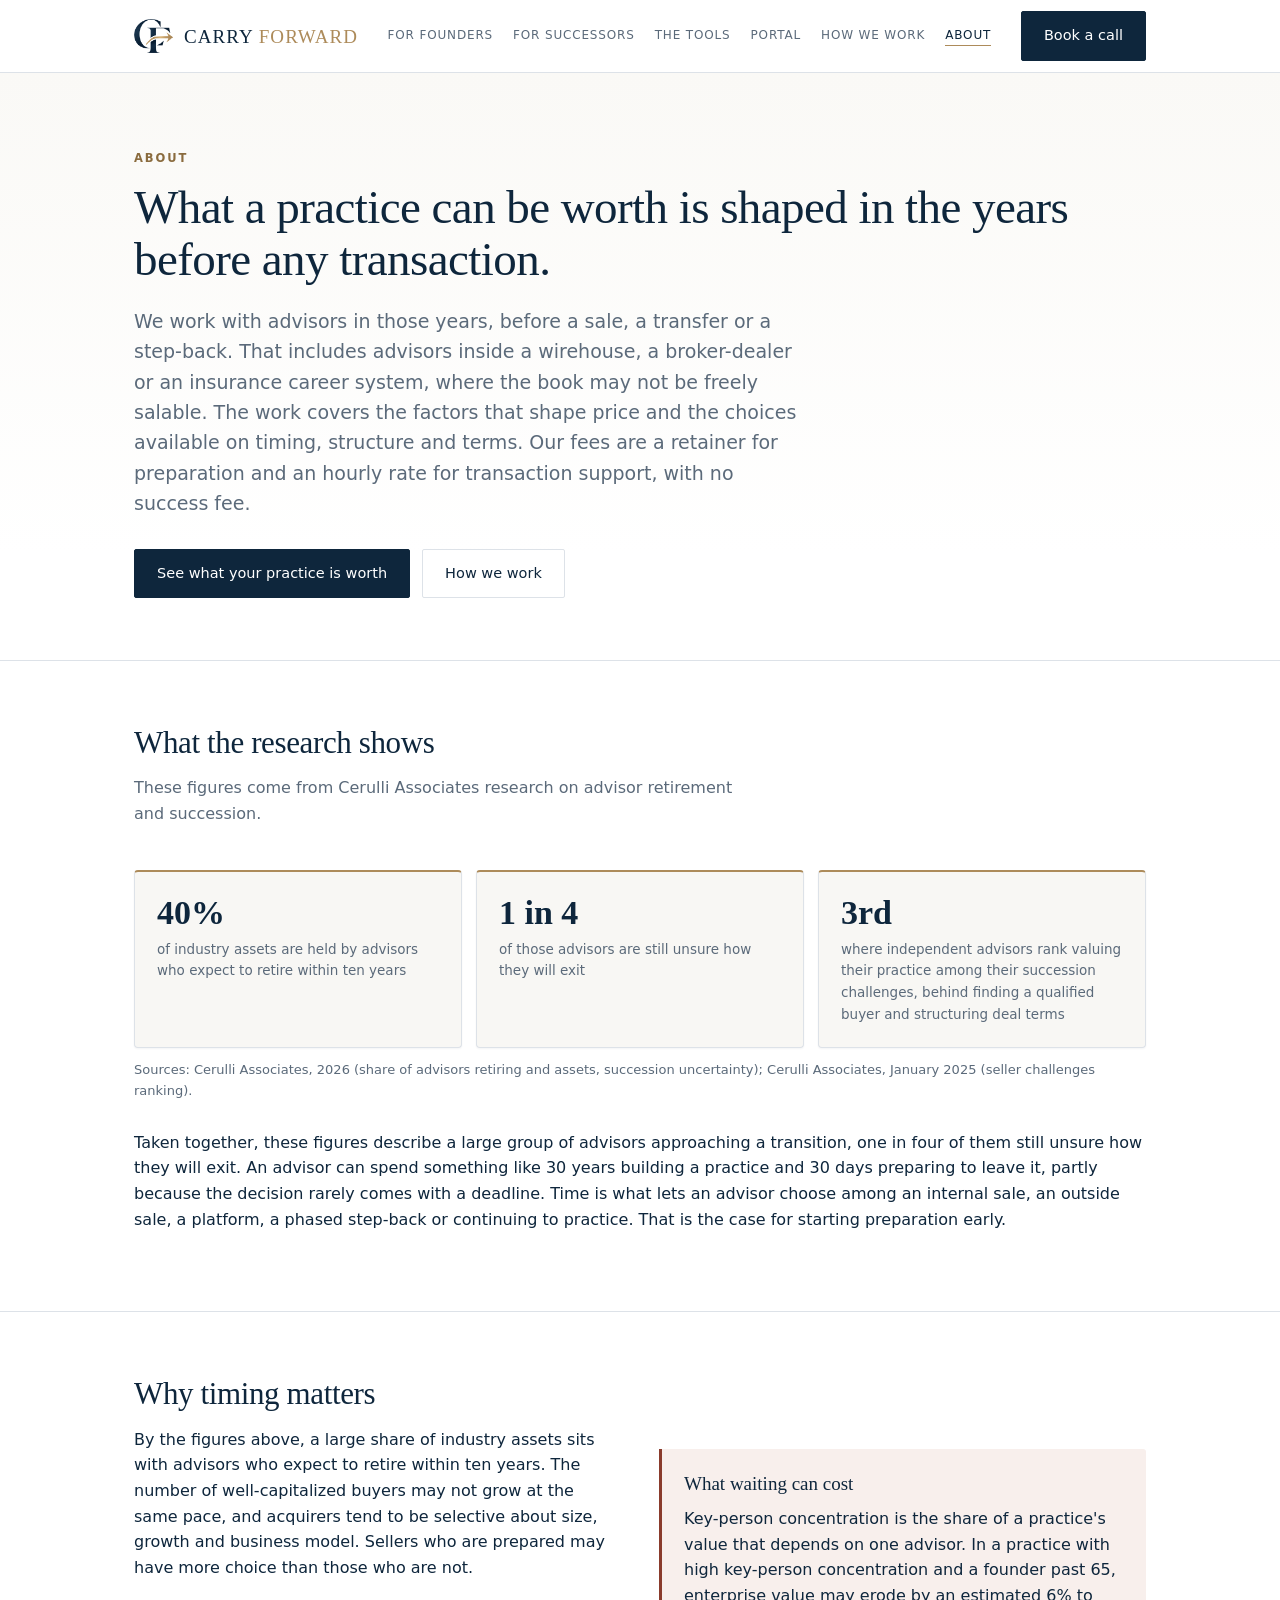
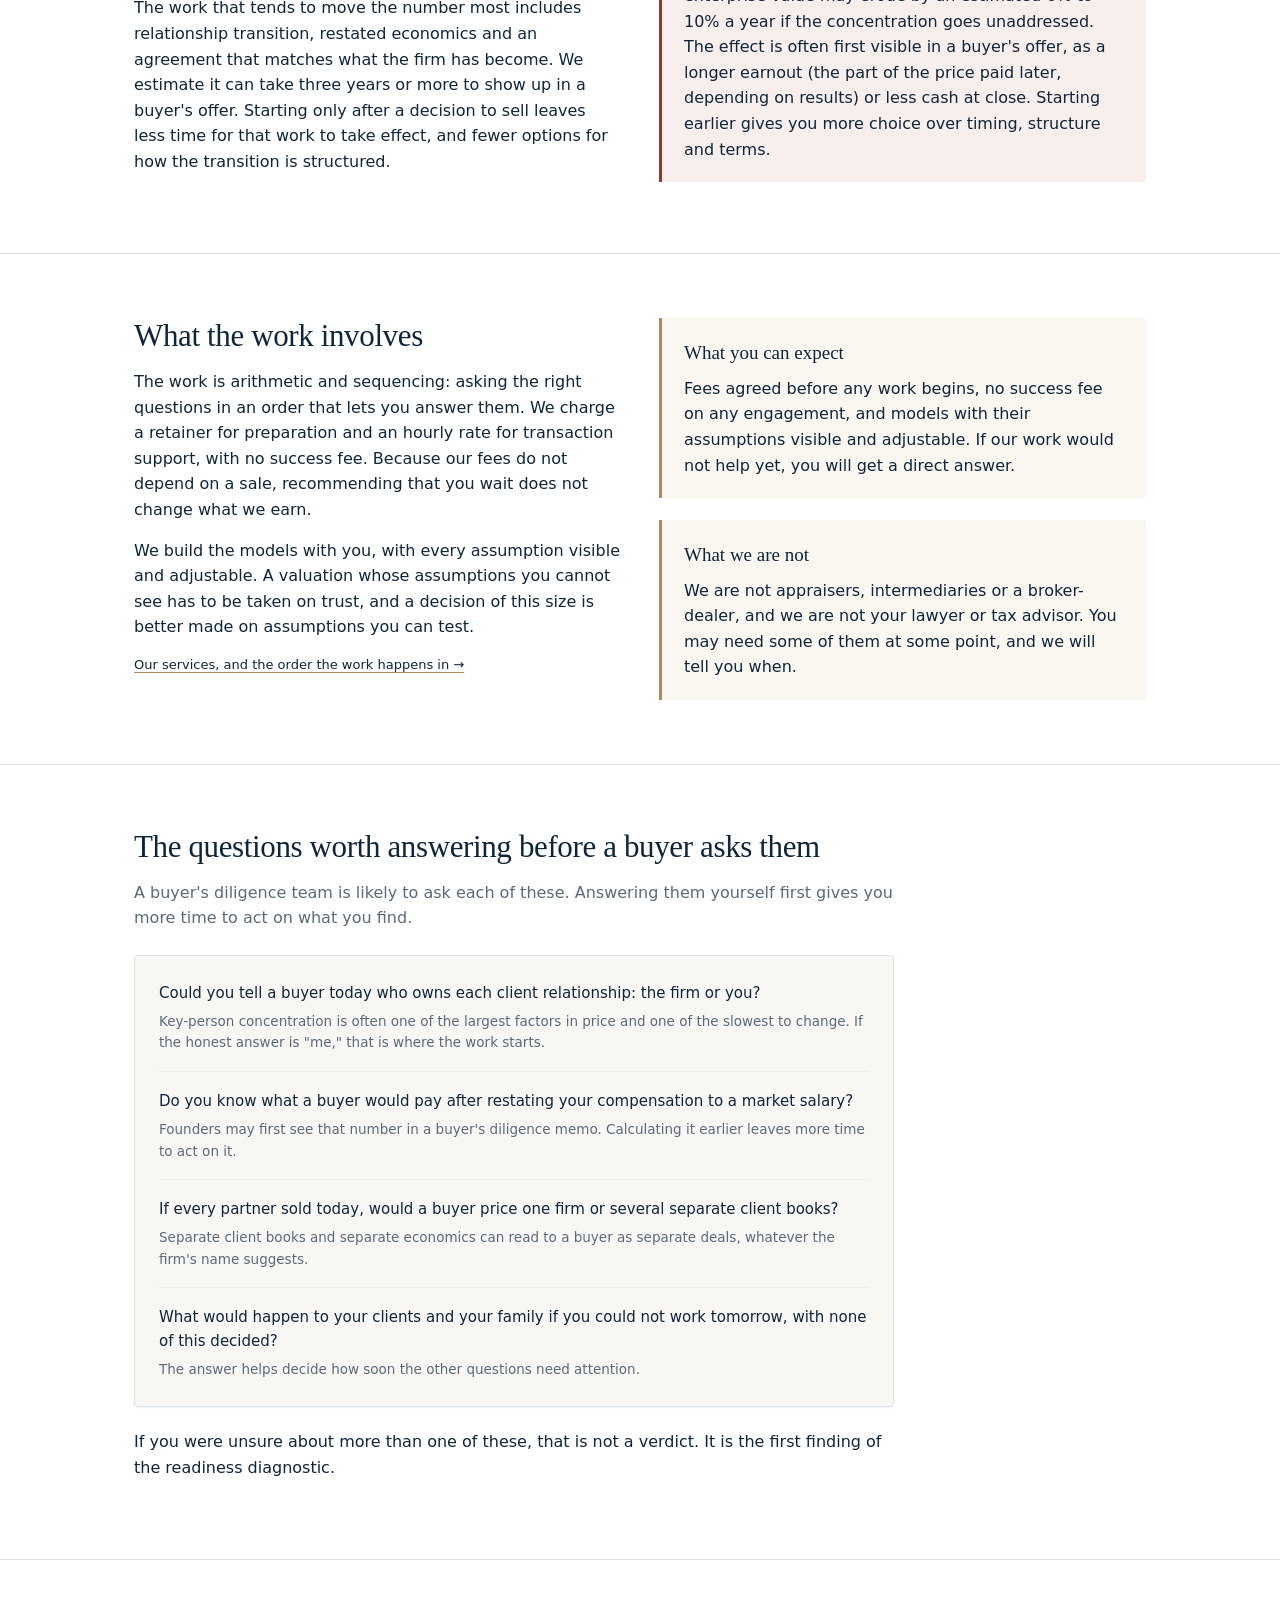
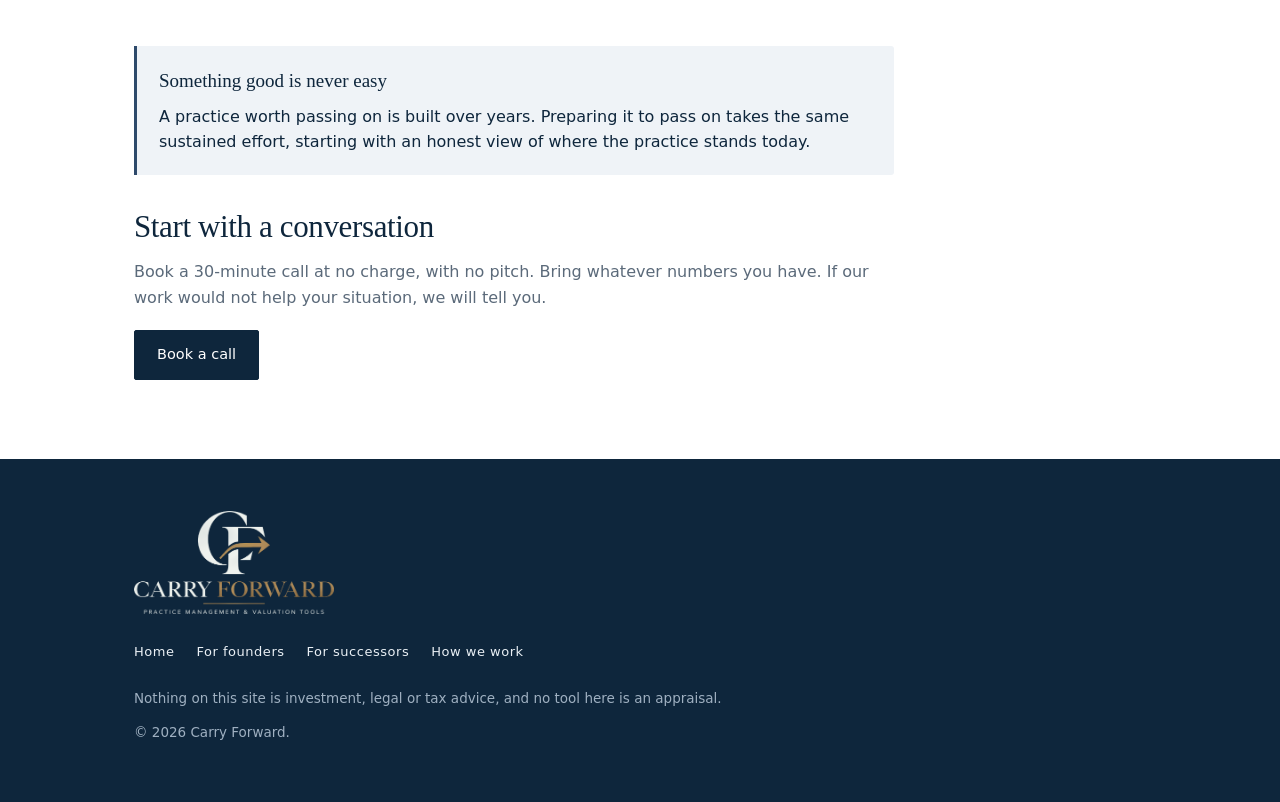
==== commit 24206dad: "Rework contact forms, add portal request page, add scenario files to tools - Contact form now posts " ====
--- a/about.html
+++ b/about.html
@@ -63,7 +63,7 @@
       <div><b>1 in 4</b><span>of those advisors are still unsure how they will exit</span></div>
       <div><b>3rd</b><span>where independent advisors rank valuing their practice among their succession challenges, behind finding a qualified buyer and structuring deal terms</span></div>
     </div>
-    <p class="muted small" style="margin-top:12px">Sources: Cerulli Associates, U.S. Advisor Metrics 2024; The Cerulli Edge, U.S. Advisor Edition, 3Q 2026.</p>
+    <p class="muted small" style="margin-top:12px">Sources: Cerulli Associates, 2026 (share of advisors retiring and assets, succession uncertainty); Cerulli Associates, January 2025 (seller challenges ranking).</p>
     <p style="margin-top:28px">
       Taken together, these figures describe a large group of advisors approaching a transition,
       one in four of them still unsure how they will exit. An advisor can spend something like 30
--- a/assets/site.css
+++ b/assets/site.css
@@ -154,6 +154,7 @@
 form.book label{display:block;font-size:13.5px;margin-bottom:6px}
 form.book input,form.book textarea,form.book select{width:100%;font:inherit;font-size:15px;padding:11px 12px;border:1px solid var(--field);border-radius:2px;background:#fff;color:var(--ink)}
 form.book textarea{min-height:92px;resize:vertical}
+.hp{position:absolute;left:-9999px;top:auto;width:1px;height:1px;overflow:hidden}
 #sent{margin:14px 0 0}
 #sent:empty{margin:0}
 
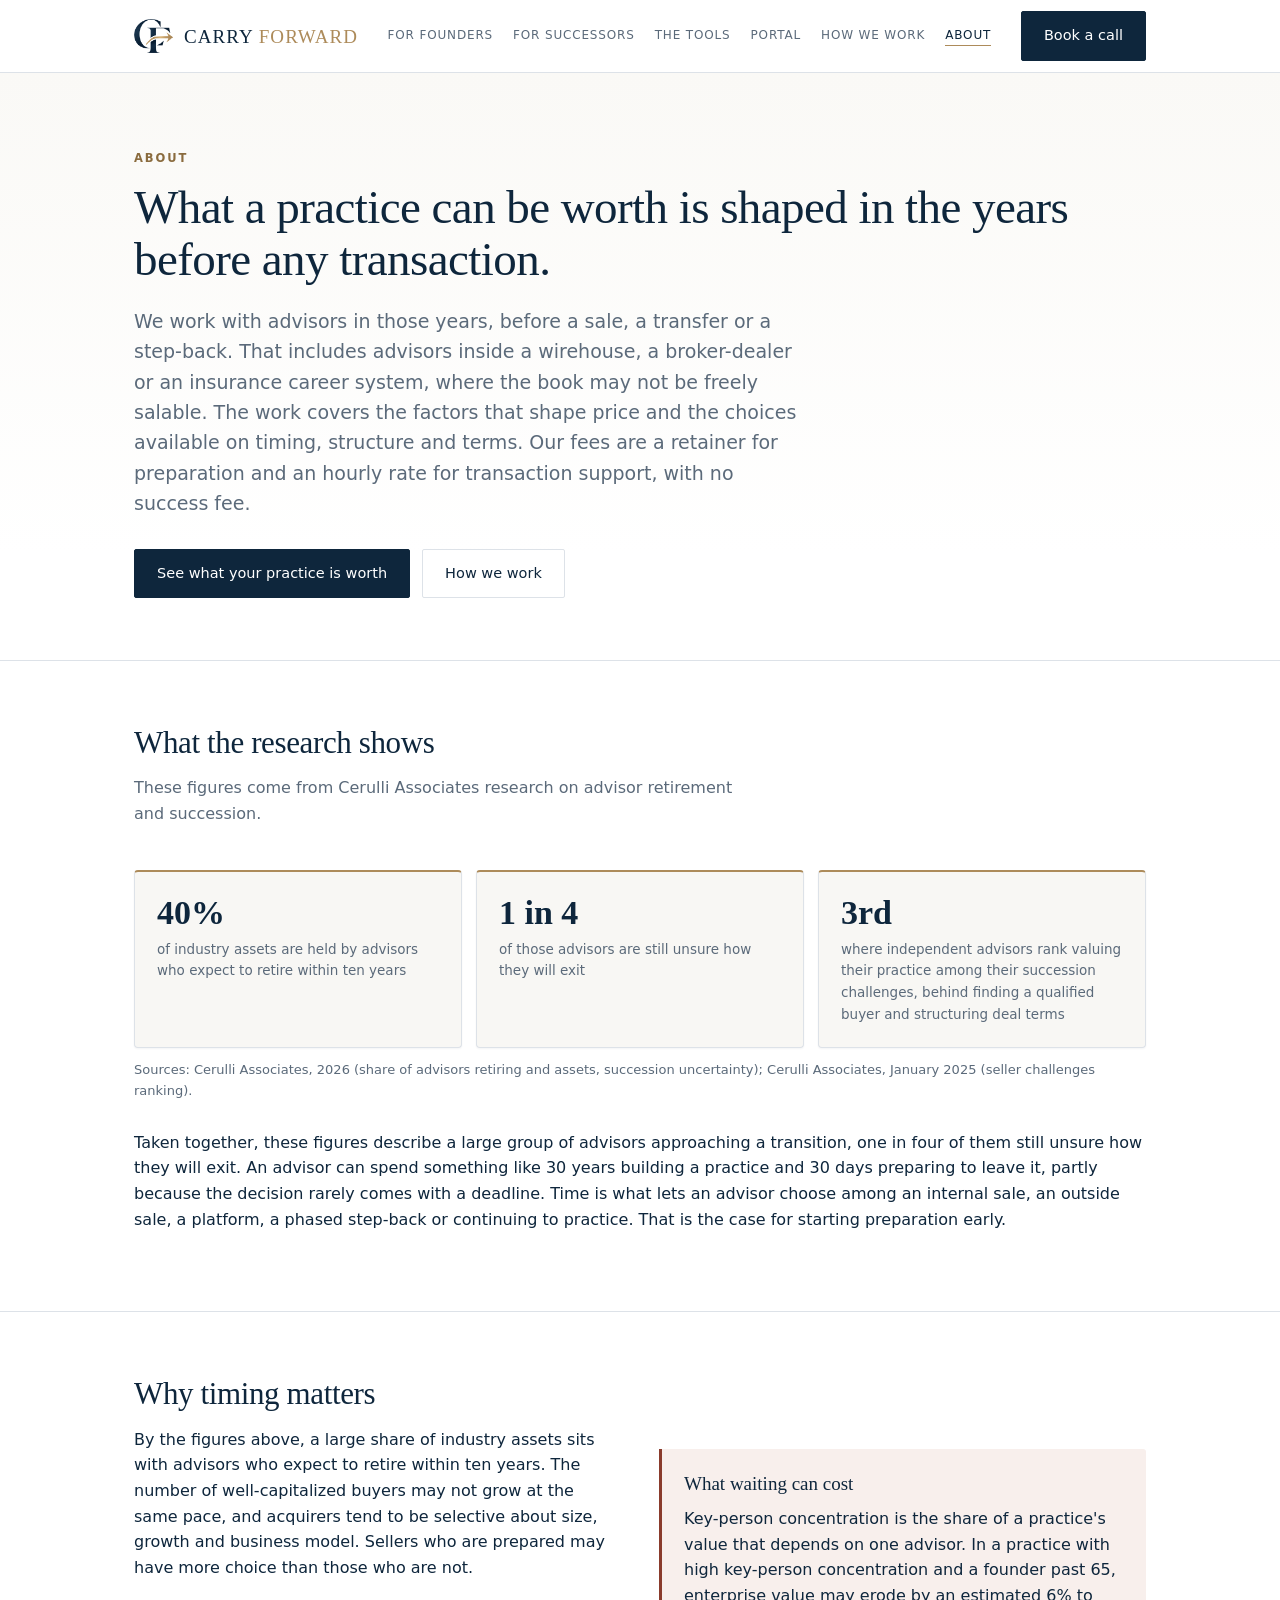
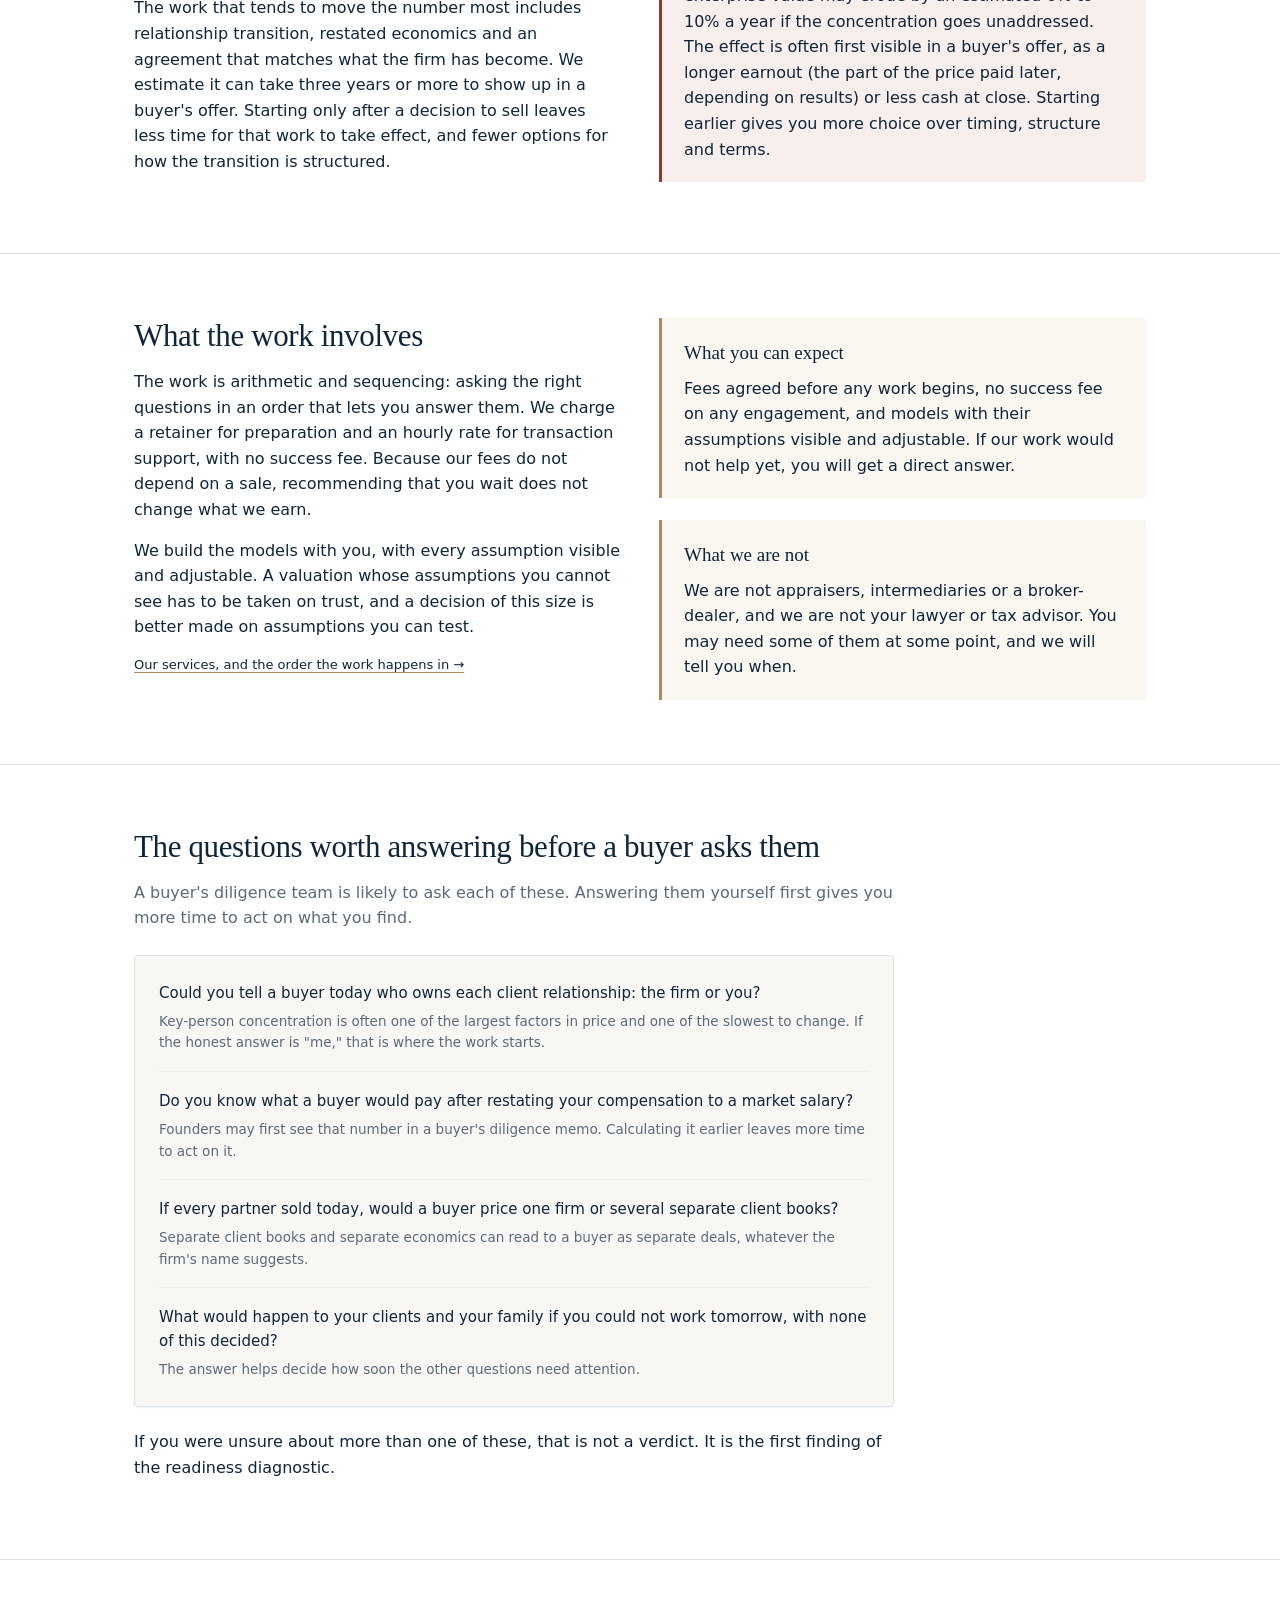
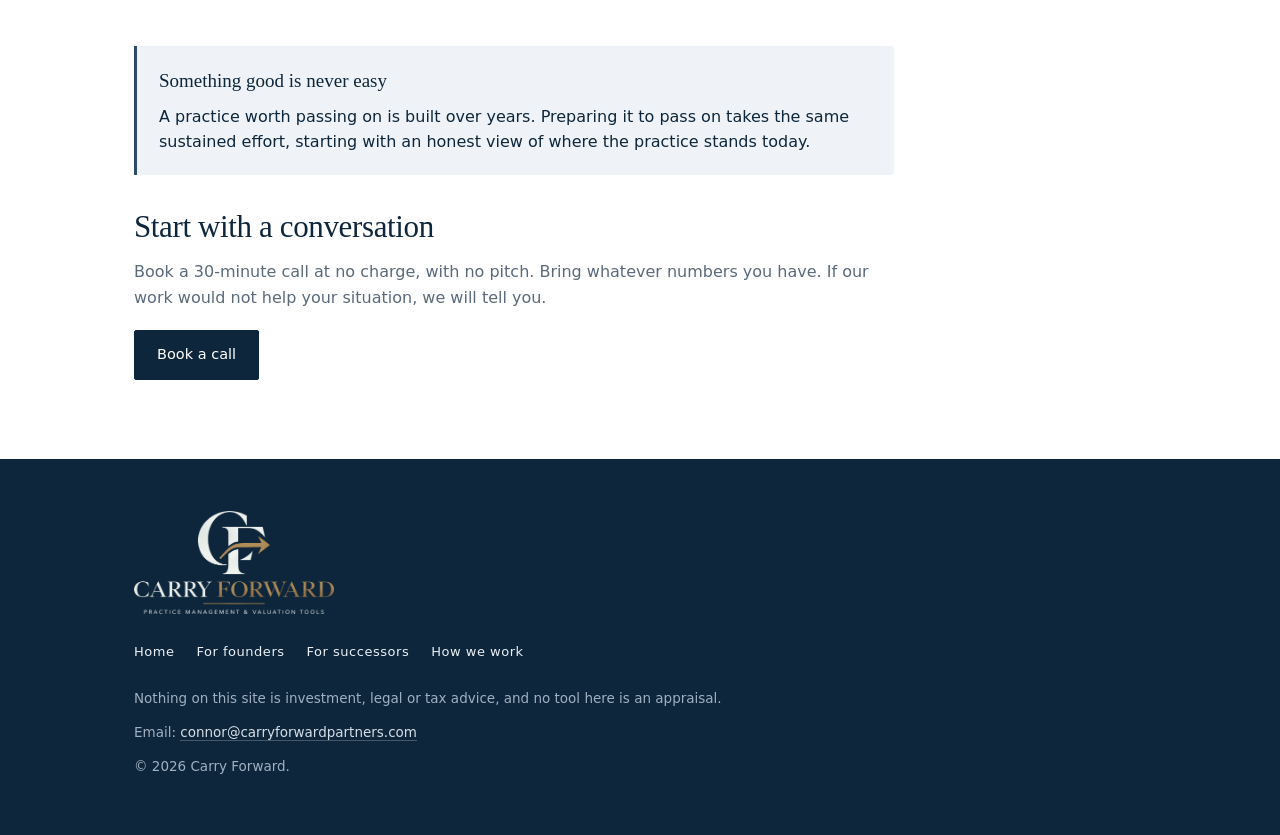
==== commit 9867f927: "Add business email connor@carryforwardpartners.com to the site Footer of every public page, under th" ====
--- a/about.html
+++ b/about.html
@@ -206,6 +206,7 @@
       <a href="how-we-work.html">How we work</a>
     </div>
     <p>Nothing on this site is investment, legal or tax advice, and no tool here is an appraisal.</p>
+    <p>Email: <a href="mailto:connor@carryforwardpartners.com">connor@carryforwardpartners.com</a></p>
     <p>&copy; <span id="yr"></span> Carry Forward.</p>
   </div>
 </footer>
--- a/assets/site.css
+++ b/assets/site.css
@@ -81,6 +81,18 @@
 .hero .cta{margin-top:30px;display:flex;gap:12px;flex-wrap:wrap}
 .eyebrow{font-size:11.5px;font-weight:600;letter-spacing:.17em;text-transform:uppercase;color:var(--gold-deep);margin-bottom:15px}
 .eyebrow.alt{color:var(--accent)}
+/* centered single-column page (sign-in): the column, not each element, is centered */
+.centered{max-width:560px;margin:0 auto;text-align:center}
+.centered .lede{margin-left:auto;margin-right:auto}
+.centered .cta{justify-content:center}
+.hero.signin{min-height:62vh;display:flex;align-items:center;padding:64px 0}
+.hero.signin>.w{width:100%}
+.signin-mark{display:block;width:72px;height:72px;margin:0 auto 18px}
+/* sign-in paths: two cards in a narrower centered grid; Sign in is the filled button, Request access the outline one */
+.paths{max-width:780px;margin:38px auto 0}
+.paths .btn.ghost{border-color:var(--navy)}
+.paths .btn.ghost:hover{border-color:var(--gold)}
+.paths-help{margin-top:24px;margin-bottom:0}
 .two{display:grid;grid-template-columns:1fr 1fr;gap:38px;align-items:start}
 @media(max-width:860px){.two{grid-template-columns:1fr;gap:26px}}
 
